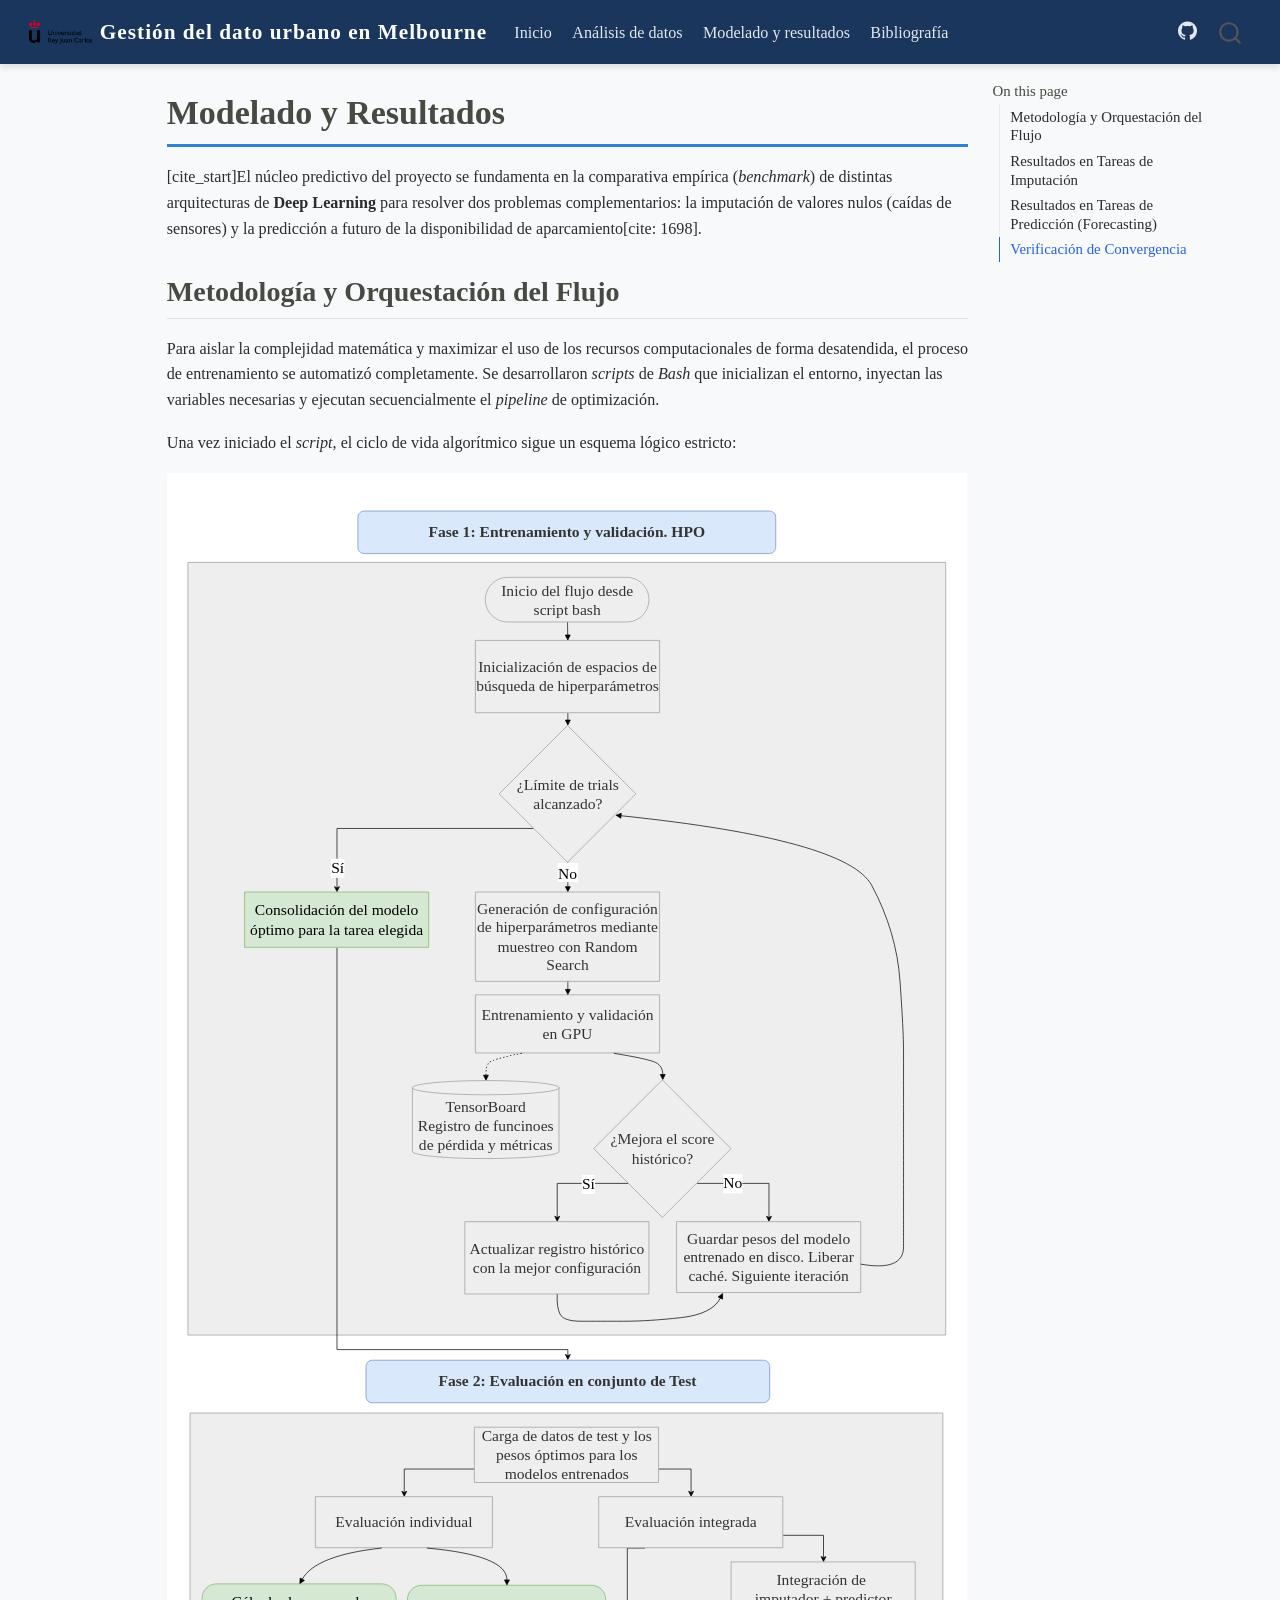
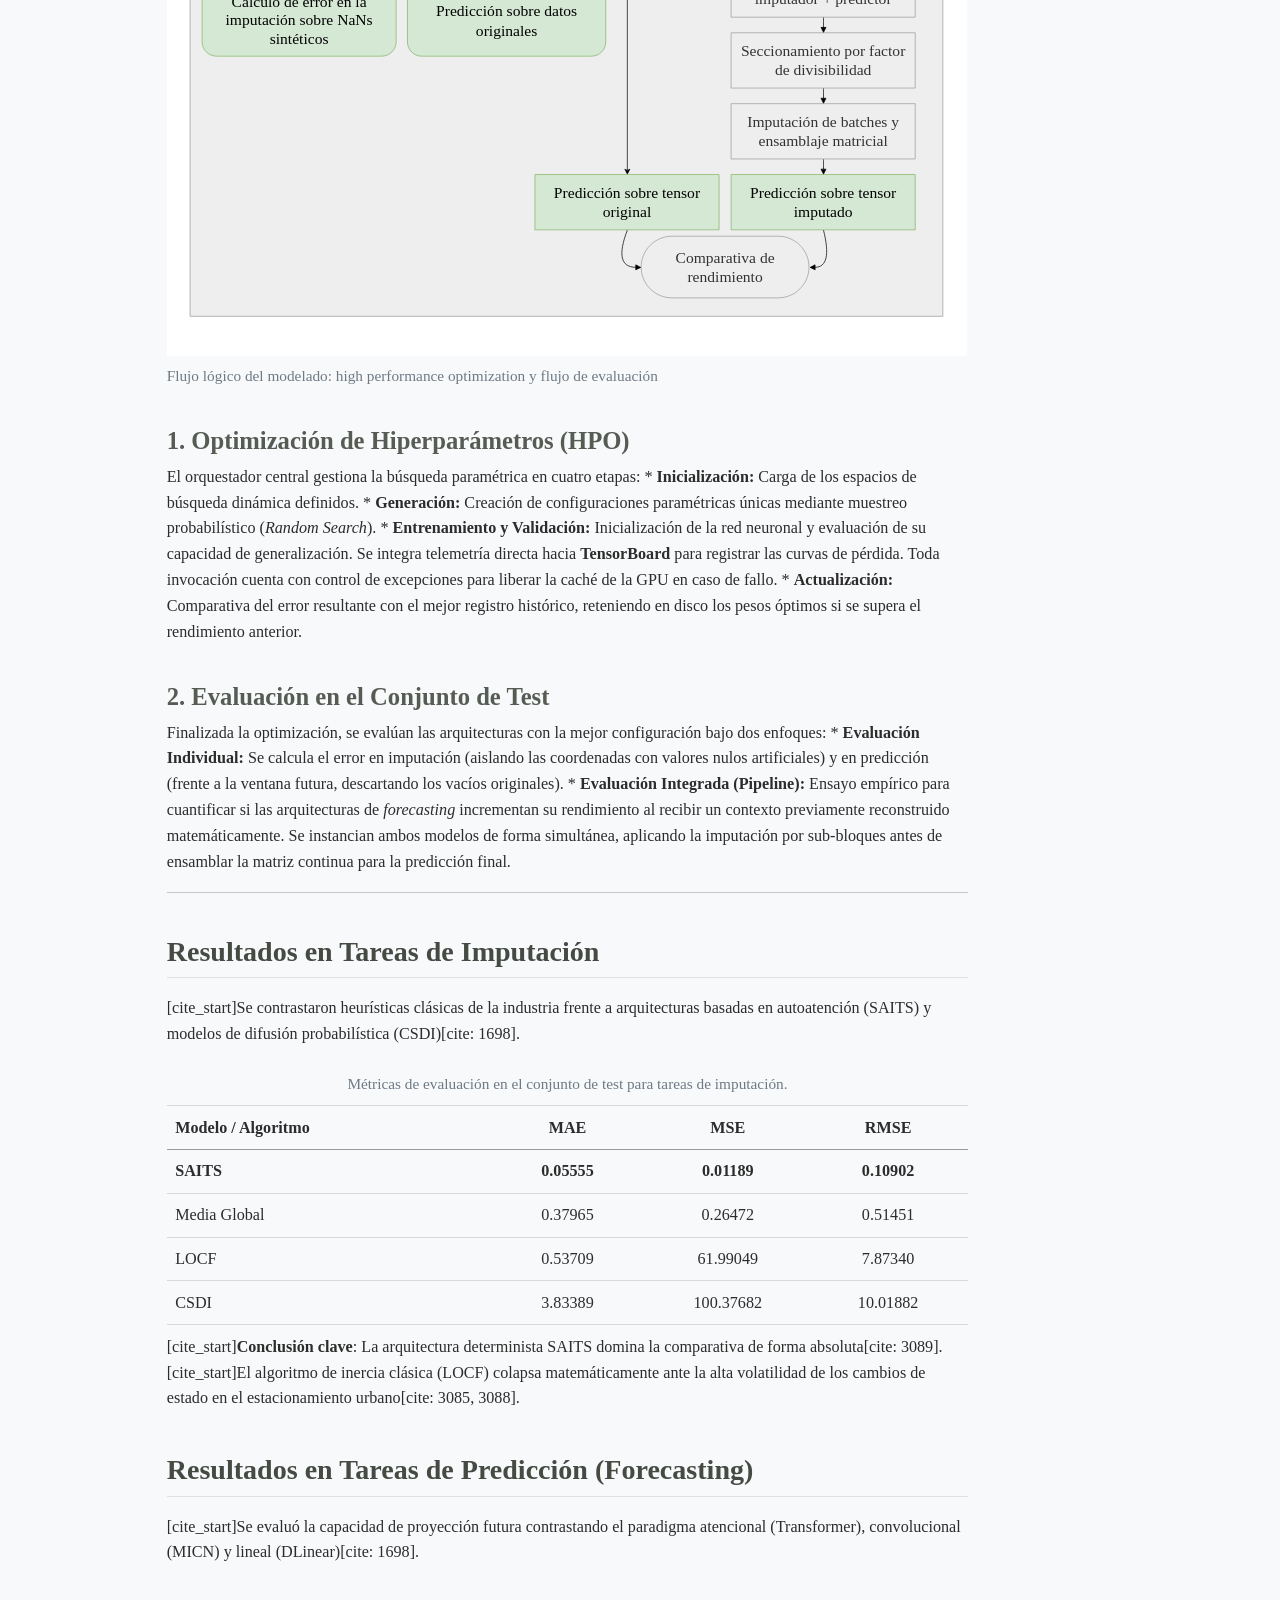
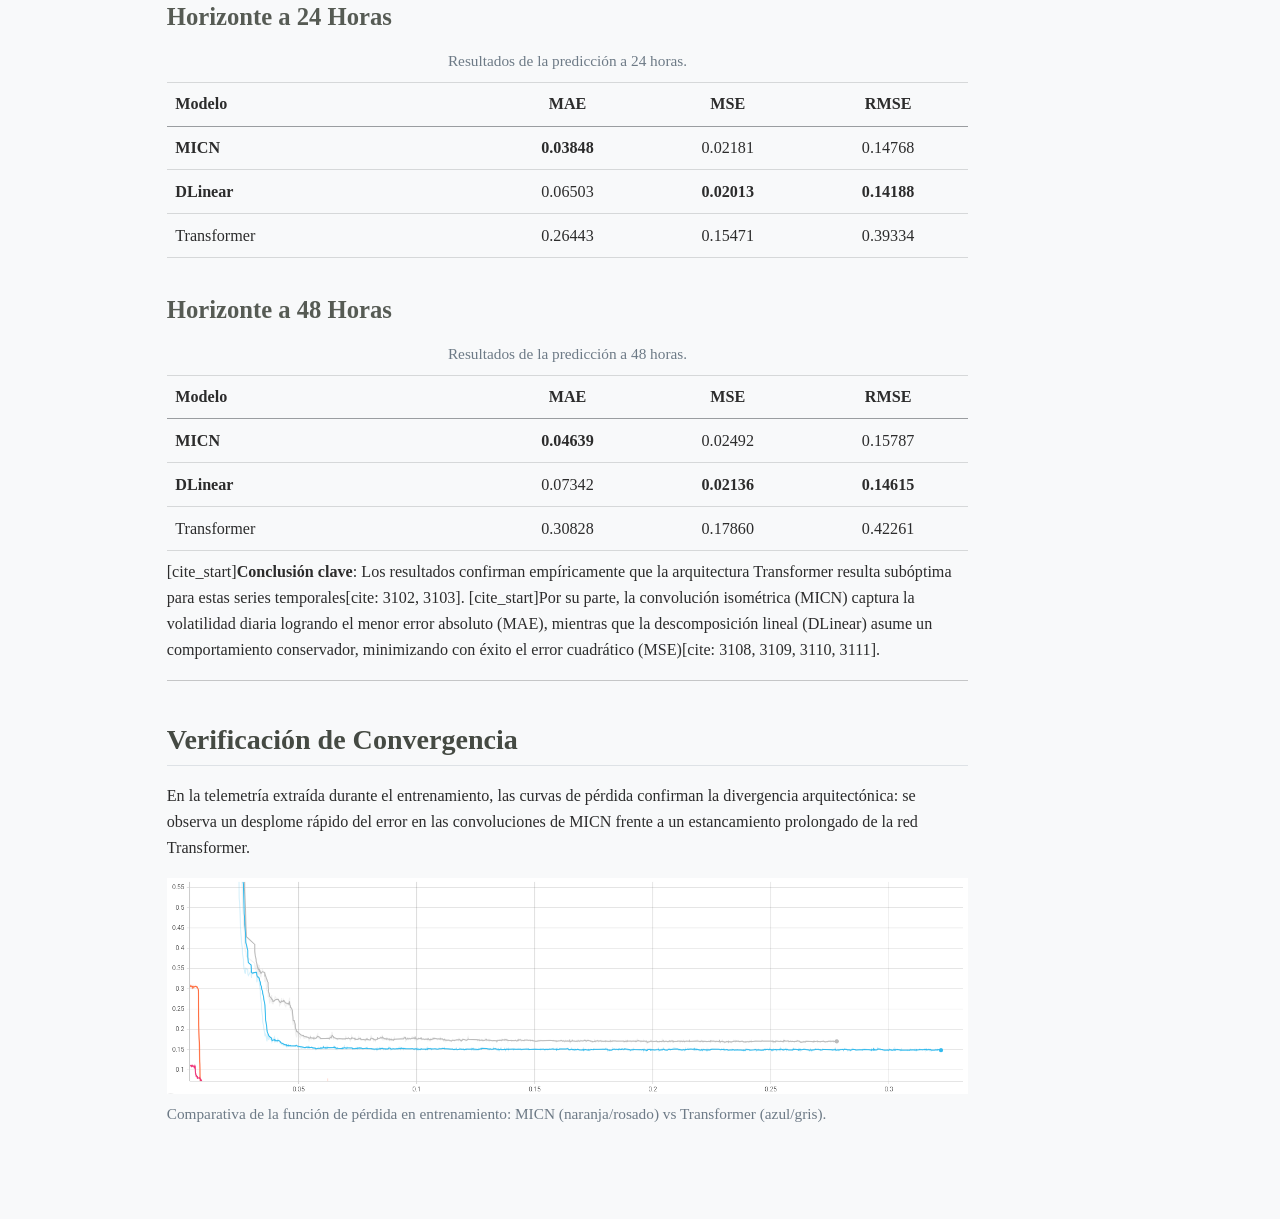
==== docs/predictions.html @ e235bc64 "[MOD] change output directory for quarto renderization" ====
<!DOCTYPE html>
<html xmlns="http://www.w3.org/1999/xhtml" lang="en" xml:lang="en"><head>

<meta charset="utf-8">
<meta name="generator" content="quarto-1.9.37">

<meta name="viewport" content="width=device-width, initial-scale=1.0, user-scalable=yes">


<title>Modelado y Resultados – Gestión del dato urbano en Melbourne</title>
<style>
/* Default styles provided by pandoc.
** See https://pandoc.org/MANUAL.html#variables-for-html for config info.
*/
code{white-space: pre-wrap;}
span.smallcaps{font-variant: small-caps;}
div.columns{display: flex; gap: min(4vw, 1.5em);}
div.column{flex: auto; overflow-x: auto;}
div.hanging-indent{margin-left: 1.5em; text-indent: -1.5em;}
ul.task-list{list-style: none;}
ul.task-list li input[type="checkbox"] {
  width: 0.8em;
  margin: 0 0.8em 0.2em -1em; /* quarto-specific, see https://github.com/quarto-dev/quarto-cli/issues/4556 */ 
  vertical-align: middle;
}
</style>


<script src="site_libs/quarto-nav/quarto-nav.js"></script>
<script src="site_libs/quarto-nav/headroom.min.js"></script>
<script src="site_libs/clipboard/clipboard.min.js"></script>
<script src="site_libs/quarto-search/autocomplete.umd.js"></script>
<script src="site_libs/quarto-search/fuse.min.js"></script>
<script src="site_libs/quarto-search/quarto-search.js"></script>
<meta name="quarto:offset" content="./">
<script src="site_libs/quarto-html/quarto.js" type="module"></script>
<script src="site_libs/quarto-html/tabsets/tabsets.js" type="module"></script>
<script src="site_libs/quarto-html/popper.min.js"></script>
<script src="site_libs/quarto-html/tippy.umd.min.js"></script>
<script src="site_libs/quarto-html/anchor.min.js"></script>
<link href="site_libs/quarto-html/tippy.css" rel="stylesheet">
<link href="site_libs/quarto-html/quarto-syntax-highlighting-7f8f88aac4f3542376d5c11b86a4c14d.css" rel="stylesheet" id="quarto-text-highlighting-styles">
<script src="site_libs/bootstrap/bootstrap.min.js"></script>
<link href="site_libs/bootstrap/bootstrap-icons.css" rel="stylesheet">
<link href="site_libs/bootstrap/bootstrap-82e504f957f1783aa8689ba9f9cbe794.min.css" rel="stylesheet" append-hash="true" id="quarto-bootstrap" data-mode="light">
<script id="quarto-search-options" type="application/json">{
  "location": "navbar",
  "copy-button": false,
  "collapse-after": 3,
  "panel-placement": "end",
  "type": "overlay",
  "limit": 50,
  "keyboard-shortcut": [
    "f",
    "/",
    "s"
  ],
  "show-item-context": false,
  "language": {
    "search-no-results-text": "No results",
    "search-matching-documents-text": "matching documents",
    "search-copy-link-title": "Copy link to search",
    "search-hide-matches-text": "Hide additional matches",
    "search-more-match-text": "more match in this document",
    "search-more-matches-text": "more matches in this document",
    "search-clear-button-title": "Clear",
    "search-text-placeholder": "",
    "search-detached-cancel-button-title": "Cancel",
    "search-submit-button-title": "Submit",
    "search-label": "Search"
  }
}</script>


<link rel="stylesheet" href="styles.css">
</head>

<body class="nav-fixed quarto-light">

<div id="quarto-search-results"></div>
  <header id="quarto-header" class="headroom fixed-top">
    <nav class="navbar navbar-expand-lg " data-bs-theme="dark">
      <div class="navbar-container container-fluid">
      <div class="navbar-brand-container mx-auto">
    <a href="./index.html" class="navbar-brand navbar-brand-logo">
    <img src="./img/logoURJC.png" alt="" class="navbar-logo light-content">
    <img src="./img/logoURJC.png" alt="" class="navbar-logo dark-content">
    </a>
    <a class="navbar-brand" href="./index.html">
    <span class="navbar-title">Gestión del dato urbano en Melbourne</span>
    </a>
  </div>
            <div id="quarto-search" class="" title="Search"></div>
          <button class="navbar-toggler" type="button" data-bs-toggle="collapse" data-bs-target="#navbarCollapse" aria-controls="navbarCollapse" role="menu" aria-expanded="false" aria-label="Toggle navigation" onclick="if (window.quartoToggleHeadroom) { window.quartoToggleHeadroom(); }">
  <span class="navbar-toggler-icon"></span>
</button>
          <div class="collapse navbar-collapse" id="navbarCollapse">
            <ul class="navbar-nav navbar-nav-scroll me-auto">
  <li class="nav-item">
    <a class="nav-link" href="./index.html"> 
<span class="menu-text">Inicio</span></a>
  </li>  
  <li class="nav-item">
    <a class="nav-link" href="./visualizations.html"> 
<span class="menu-text">Análisis de datos</span></a>
  </li>  
  <li class="nav-item">
    <a class="nav-link active" href="./predictions.html" aria-current="page"> 
<span class="menu-text">Modelado y resultados</span></a>
  </li>  
  <li class="nav-item">
    <a class="nav-link" href="./references.html"> 
<span class="menu-text">Bibliografía</span></a>
  </li>  
</ul>
            <ul class="navbar-nav navbar-nav-scroll ms-auto">
  <li class="nav-item compact">
    <a class="nav-link" href="https://github.com/PPardodatasc/PPG-TFG-URJC"> <i class="bi bi-github" role="img" aria-label="Repositorio GitHub">
</i> 
<span class="menu-text"></span></a>
  </li>  
</ul>
          </div> <!-- /navcollapse -->
            <div class="quarto-navbar-tools">
</div>
      </div> <!-- /container-fluid -->
    </nav>
</header>
<!-- content -->
<div id="quarto-content" class="quarto-container page-columns page-rows-contents page-layout-article page-navbar">
<!-- sidebar -->
<!-- margin-sidebar -->
    <div id="quarto-margin-sidebar" class="sidebar margin-sidebar">
        <nav id="TOC" role="doc-toc" class="toc-active">
    <h2 id="toc-title">On this page</h2>
   
  <ul>
  <li><a href="#metodología-y-orquestación-del-flujo" id="toc-metodología-y-orquestación-del-flujo" class="nav-link active" data-scroll-target="#metodología-y-orquestación-del-flujo">Metodología y Orquestación del Flujo</a>
  <ul class="collapse">
  <li><a href="#optimización-de-hiperparámetros-hpo" id="toc-optimización-de-hiperparámetros-hpo" class="nav-link" data-scroll-target="#optimización-de-hiperparámetros-hpo">1. Optimización de Hiperparámetros (HPO)</a></li>
  <li><a href="#evaluación-en-el-conjunto-de-test" id="toc-evaluación-en-el-conjunto-de-test" class="nav-link" data-scroll-target="#evaluación-en-el-conjunto-de-test">2. Evaluación en el Conjunto de Test</a></li>
  </ul></li>
  <li><a href="#resultados-en-tareas-de-imputación" id="toc-resultados-en-tareas-de-imputación" class="nav-link" data-scroll-target="#resultados-en-tareas-de-imputación">Resultados en Tareas de Imputación</a></li>
  <li><a href="#resultados-en-tareas-de-predicción-forecasting" id="toc-resultados-en-tareas-de-predicción-forecasting" class="nav-link" data-scroll-target="#resultados-en-tareas-de-predicción-forecasting">Resultados en Tareas de Predicción (Forecasting)</a>
  <ul class="collapse">
  <li><a href="#horizonte-a-24-horas" id="toc-horizonte-a-24-horas" class="nav-link" data-scroll-target="#horizonte-a-24-horas">Horizonte a 24 Horas</a></li>
  <li><a href="#horizonte-a-48-horas" id="toc-horizonte-a-48-horas" class="nav-link" data-scroll-target="#horizonte-a-48-horas">Horizonte a 48 Horas</a></li>
  </ul></li>
  <li><a href="#verificación-de-convergencia" id="toc-verificación-de-convergencia" class="nav-link" data-scroll-target="#verificación-de-convergencia">Verificación de Convergencia</a></li>
  </ul>
</nav>
    </div>
<!-- main -->
<main class="content" id="quarto-document-content">

<header id="title-block-header" class="quarto-title-block default">
<div class="quarto-title">
<h1 class="title">Modelado y Resultados</h1>
</div>



<div class="quarto-title-meta">

    
  
    
  </div>
  


</header>


<p>[cite_start]El núcleo predictivo del proyecto se fundamenta en la comparativa empírica (<em>benchmark</em>) de distintas arquitecturas de <strong>Deep Learning</strong> para resolver dos problemas complementarios: la imputación de valores nulos (caídas de sensores) y la predicción a futuro de la disponibilidad de aparcamiento[cite: 1698].</p>
<section id="metodología-y-orquestación-del-flujo" class="level2">
<h2 class="anchored" data-anchor-id="metodología-y-orquestación-del-flujo">Metodología y Orquestación del Flujo</h2>
<p>Para aislar la complejidad matemática y maximizar el uso de los recursos computacionales de forma desatendida, el proceso de entrenamiento se automatizó completamente. Se desarrollaron <em>scripts</em> de <em>Bash</em> que inicializan el entorno, inyectan las variables necesarias y ejecutan secuencialmente el <em>pipeline</em> de optimización.</p>
<p>Una vez iniciado el <em>script</em>, el ciclo de vida algorítmico sigue un esquema lógico estricto:</p>
<div class="quarto-figure quarto-figure-center">
<figure class="figure">
<p><img src="img/[implem]flujo_entrenamiento_eval.svg" class="img-fluid figure-img"></p>
<figcaption>Flujo lógico del modelado: high performance optimization y flujo de evaluación</figcaption>
</figure>
</div>
<section id="optimización-de-hiperparámetros-hpo" class="level3">
<h3 class="anchored" data-anchor-id="optimización-de-hiperparámetros-hpo">1. Optimización de Hiperparámetros (HPO)</h3>
<p>El orquestador central gestiona la búsqueda paramétrica en cuatro etapas: * <strong>Inicialización:</strong> Carga de los espacios de búsqueda dinámica definidos. * <strong>Generación:</strong> Creación de configuraciones paramétricas únicas mediante muestreo probabilístico (<em>Random Search</em>). * <strong>Entrenamiento y Validación:</strong> Inicialización de la red neuronal y evaluación de su capacidad de generalización. Se integra telemetría directa hacia <strong>TensorBoard</strong> para registrar las curvas de pérdida. Toda invocación cuenta con control de excepciones para liberar la caché de la GPU en caso de fallo. * <strong>Actualización:</strong> Comparativa del error resultante con el mejor registro histórico, reteniendo en disco los pesos óptimos si se supera el rendimiento anterior.</p>
</section>
<section id="evaluación-en-el-conjunto-de-test" class="level3">
<h3 class="anchored" data-anchor-id="evaluación-en-el-conjunto-de-test">2. Evaluación en el Conjunto de Test</h3>
<p>Finalizada la optimización, se evalúan las arquitecturas con la mejor configuración bajo dos enfoques: * <strong>Evaluación Individual:</strong> Se calcula el error en imputación (aislando las coordenadas con valores nulos artificiales) y en predicción (frente a la ventana futura, descartando los vacíos originales). * <strong>Evaluación Integrada (Pipeline):</strong> Ensayo empírico para cuantificar si las arquitecturas de <em>forecasting</em> incrementan su rendimiento al recibir un contexto previamente reconstruido matemáticamente. Se instancian ambos modelos de forma simultánea, aplicando la imputación por sub-bloques antes de ensamblar la matriz continua para la predicción final.</p>
<hr>
</section>
</section>
<section id="resultados-en-tareas-de-imputación" class="level2">
<h2 class="anchored" data-anchor-id="resultados-en-tareas-de-imputación">Resultados en Tareas de Imputación</h2>
<p>[cite_start]Se contrastaron heurísticas clásicas de la industria frente a arquitecturas basadas en autoatención (SAITS) y modelos de difusión probabilística (CSDI)[cite: 1698].</p>
<table class="caption-top table">
<caption>Métricas de evaluación en el conjunto de test para tareas de imputación.</caption>
<colgroup>
<col style="width: 40%">
<col style="width: 20%">
<col style="width: 20%">
<col style="width: 20%">
</colgroup>
<thead>
<tr class="header">
<th style="text-align: left;">Modelo / Algoritmo</th>
<th style="text-align: center;">MAE</th>
<th style="text-align: center;">MSE</th>
<th style="text-align: center;">RMSE</th>
</tr>
</thead>
<tbody>
<tr class="odd">
<td style="text-align: left;"><strong>SAITS</strong></td>
<td style="text-align: center;"><strong>0.05555</strong></td>
<td style="text-align: center;"><strong>0.01189</strong></td>
<td style="text-align: center;"><strong>0.10902</strong></td>
</tr>
<tr class="even">
<td style="text-align: left;">Media Global</td>
<td style="text-align: center;">0.37965</td>
<td style="text-align: center;">0.26472</td>
<td style="text-align: center;">0.51451</td>
</tr>
<tr class="odd">
<td style="text-align: left;">LOCF</td>
<td style="text-align: center;">0.53709</td>
<td style="text-align: center;">61.99049</td>
<td style="text-align: center;">7.87340</td>
</tr>
<tr class="even">
<td style="text-align: left;">CSDI</td>
<td style="text-align: center;">3.83389</td>
<td style="text-align: center;">100.37682</td>
<td style="text-align: center;">10.01882</td>
</tr>
</tbody>
</table>
<p>[cite_start]<strong>Conclusión clave</strong>: La arquitectura determinista SAITS domina la comparativa de forma absoluta[cite: 3089]. [cite_start]El algoritmo de inercia clásica (LOCF) colapsa matemáticamente ante la alta volatilidad de los cambios de estado en el estacionamiento urbano[cite: 3085, 3088].</p>
</section>
<section id="resultados-en-tareas-de-predicción-forecasting" class="level2">
<h2 class="anchored" data-anchor-id="resultados-en-tareas-de-predicción-forecasting">Resultados en Tareas de Predicción (Forecasting)</h2>
<p>[cite_start]Se evaluó la capacidad de proyección futura contrastando el paradigma atencional (Transformer), convolucional (MICN) y lineal (DLinear)[cite: 1698].</p>
<section id="horizonte-a-24-horas" class="level3">
<h3 class="anchored" data-anchor-id="horizonte-a-24-horas">Horizonte a 24 Horas</h3>
<table class="caption-top table">
<caption>Resultados de la predicción a 24 horas.</caption>
<colgroup>
<col style="width: 40%">
<col style="width: 20%">
<col style="width: 20%">
<col style="width: 20%">
</colgroup>
<thead>
<tr class="header">
<th style="text-align: left;">Modelo</th>
<th style="text-align: center;">MAE</th>
<th style="text-align: center;">MSE</th>
<th style="text-align: center;">RMSE</th>
</tr>
</thead>
<tbody>
<tr class="odd">
<td style="text-align: left;"><strong>MICN</strong></td>
<td style="text-align: center;"><strong>0.03848</strong></td>
<td style="text-align: center;">0.02181</td>
<td style="text-align: center;">0.14768</td>
</tr>
<tr class="even">
<td style="text-align: left;"><strong>DLinear</strong></td>
<td style="text-align: center;">0.06503</td>
<td style="text-align: center;"><strong>0.02013</strong></td>
<td style="text-align: center;"><strong>0.14188</strong></td>
</tr>
<tr class="odd">
<td style="text-align: left;">Transformer</td>
<td style="text-align: center;">0.26443</td>
<td style="text-align: center;">0.15471</td>
<td style="text-align: center;">0.39334</td>
</tr>
</tbody>
</table>
</section>
<section id="horizonte-a-48-horas" class="level3">
<h3 class="anchored" data-anchor-id="horizonte-a-48-horas">Horizonte a 48 Horas</h3>
<table class="caption-top table">
<caption>Resultados de la predicción a 48 horas.</caption>
<colgroup>
<col style="width: 40%">
<col style="width: 20%">
<col style="width: 20%">
<col style="width: 20%">
</colgroup>
<thead>
<tr class="header">
<th style="text-align: left;">Modelo</th>
<th style="text-align: center;">MAE</th>
<th style="text-align: center;">MSE</th>
<th style="text-align: center;">RMSE</th>
</tr>
</thead>
<tbody>
<tr class="odd">
<td style="text-align: left;"><strong>MICN</strong></td>
<td style="text-align: center;"><strong>0.04639</strong></td>
<td style="text-align: center;">0.02492</td>
<td style="text-align: center;">0.15787</td>
</tr>
<tr class="even">
<td style="text-align: left;"><strong>DLinear</strong></td>
<td style="text-align: center;">0.07342</td>
<td style="text-align: center;"><strong>0.02136</strong></td>
<td style="text-align: center;"><strong>0.14615</strong></td>
</tr>
<tr class="odd">
<td style="text-align: left;">Transformer</td>
<td style="text-align: center;">0.30828</td>
<td style="text-align: center;">0.17860</td>
<td style="text-align: center;">0.42261</td>
</tr>
</tbody>
</table>
<p>[cite_start]<strong>Conclusión clave</strong>: Los resultados confirman empíricamente que la arquitectura Transformer resulta subóptima para estas series temporales[cite: 3102, 3103]. [cite_start]Por su parte, la convolución isométrica (MICN) captura la volatilidad diaria logrando el menor error absoluto (MAE), mientras que la descomposición lineal (DLinear) asume un comportamiento conservador, minimizando con éxito el error cuadrático (MSE)[cite: 3108, 3109, 3110, 3111].</p>
<hr>
</section>
</section>
<section id="verificación-de-convergencia" class="level2">
<h2 class="anchored" data-anchor-id="verificación-de-convergencia">Verificación de Convergencia</h2>
<p>En la telemetría extraída durante el entrenamiento, las curvas de pérdida confirman la divergencia arquitectónica: se observa un desplome rápido del error en las convoluciones de MICN frente a un estancamiento prolongado de la red Transformer.</p>
<div class="quarto-figure quarto-figure-center">
<figure class="figure">
<p><img src="img/[exp]micn_transf_tl.png" class="img-fluid figure-img"></p>
<figcaption>Comparativa de la función de pérdida en entrenamiento: MICN (naranja/rosado) vs Transformer (azul/gris).</figcaption>
</figure>
</div>


</section>

</main> <!-- /main -->
<script id="quarto-html-after-body" type="application/javascript">
  window.document.addEventListener("DOMContentLoaded", function (event) {
    const icon = "";
    const anchorJS = new window.AnchorJS();
    anchorJS.options = {
      placement: 'right',
      icon: icon
    };
    anchorJS.add('.anchored');
    const isCodeAnnotation = (el) => {
      for (const clz of el.classList) {
        if (clz.startsWith('code-annotation-')) {                     
          return true;
        }
      }
      return false;
    }
    const onCopySuccess = function(e) {
      // button target
      const button = e.trigger;
      // don't keep focus
      button.blur();
      // flash "checked"
      button.classList.add('code-copy-button-checked');
      var currentTitle = button.getAttribute("title");
      button.setAttribute("title", "Copied!");
      let tooltip;
      if (window.bootstrap) {
        button.setAttribute("data-bs-toggle", "tooltip");
        button.setAttribute("data-bs-placement", "left");
        button.setAttribute("data-bs-title", "Copied!");
        tooltip = new bootstrap.Tooltip(button, 
          { trigger: "manual", 
            customClass: "code-copy-button-tooltip",
            offset: [0, -8]});
        tooltip.show();    
      }
      setTimeout(function() {
        if (tooltip) {
          tooltip.hide();
          button.removeAttribute("data-bs-title");
          button.removeAttribute("data-bs-toggle");
          button.removeAttribute("data-bs-placement");
        }
        button.setAttribute("title", currentTitle);
        button.classList.remove('code-copy-button-checked');
      }, 1000);
      // clear code selection
      e.clearSelection();
    }
    const getTextToCopy = function(trigger) {
      const outerScaffold = trigger.parentElement.cloneNode(true);
      const codeEl = outerScaffold.querySelector('code');
      for (const childEl of codeEl.children) {
        if (isCodeAnnotation(childEl)) {
          childEl.remove();
        }
      }
      return codeEl.innerText;
    }
    const clipboard = new window.ClipboardJS('.code-copy-button:not([data-in-quarto-modal])', {
      text: getTextToCopy
    });
    clipboard.on('success', onCopySuccess);
    if (window.document.getElementById('quarto-embedded-source-code-modal')) {
      const clipboardModal = new window.ClipboardJS('.code-copy-button[data-in-quarto-modal]', {
        text: getTextToCopy,
        container: window.document.getElementById('quarto-embedded-source-code-modal')
      });
      clipboardModal.on('success', onCopySuccess);
    }
      var localhostRegex = new RegExp(/^(?:http|https):\/\/localhost\:?[0-9]*\//);
      var mailtoRegex = new RegExp(/^mailto:/);
        var filterRegex = new RegExp('/' + window.location.host + '/');
      var isInternal = (href) => {
          return filterRegex.test(href) || localhostRegex.test(href) || mailtoRegex.test(href);
      }
      // Inspect non-navigation links and adorn them if external
     var links = window.document.querySelectorAll('a[href]:not(.nav-link):not(.navbar-brand):not(.toc-action):not(.sidebar-link):not(.sidebar-item-toggle):not(.pagination-link):not(.no-external):not([aria-hidden]):not(.dropdown-item):not(.quarto-navigation-tool):not(.about-link)');
      for (var i=0; i<links.length; i++) {
        const link = links[i];
        if (!isInternal(link.href)) {
          // undo the damage that might have been done by quarto-nav.js in the case of
          // links that we want to consider external
          if (link.dataset.originalHref !== undefined) {
            link.href = link.dataset.originalHref;
          }
        }
      }
    function tippyHover(el, contentFn, onTriggerFn, onUntriggerFn) {
      const config = {
        allowHTML: true,
        maxWidth: 500,
        delay: 100,
        arrow: false,
        appendTo: function(el) {
            return el.parentElement;
        },
        interactive: true,
        interactiveBorder: 10,
        theme: 'quarto',
        placement: 'bottom-start',
      };
      if (contentFn) {
        config.content = contentFn;
      }
      if (onTriggerFn) {
        config.onTrigger = onTriggerFn;
      }
      if (onUntriggerFn) {
        config.onUntrigger = onUntriggerFn;
      }
      window.tippy(el, config); 
    }
    const noterefs = window.document.querySelectorAll('a[role="doc-noteref"]');
    for (var i=0; i<noterefs.length; i++) {
      const ref = noterefs[i];
      tippyHover(ref, function() {
        // use id or data attribute instead here
        let href = ref.getAttribute('data-footnote-href') || ref.getAttribute('href');
        try { href = new URL(href).hash; } catch {}
        const id = href.replace(/^#\/?/, "");
        const note = window.document.getElementById(id);
        if (note) {
          return note.innerHTML;
        } else {
          return "";
        }
      });
    }
    const xrefs = window.document.querySelectorAll('a.quarto-xref');
    const processXRef = (id, note) => {
      // Strip column container classes
      const stripColumnClz = (el) => {
        el.classList.remove("page-full", "page-columns");
        if (el.children) {
          for (const child of el.children) {
            stripColumnClz(child);
          }
        }
      }
      stripColumnClz(note)
      if (id === null || id.startsWith('sec-')) {
        // Special case sections, only their first couple elements
        const container = document.createElement("div");
        if (note.children && note.children.length > 2) {
          container.appendChild(note.children[0].cloneNode(true));
          for (let i = 1; i < note.children.length; i++) {
            const child = note.children[i];
            if (child.tagName === "P" && child.innerText === "") {
              continue;
            } else {
              container.appendChild(child.cloneNode(true));
              break;
            }
          }
          if (window.Quarto?.typesetMath) {
            window.Quarto.typesetMath(container);
          }
          return container.innerHTML
        } else {
          if (window.Quarto?.typesetMath) {
            window.Quarto.typesetMath(note);
          }
          return note.innerHTML;
        }
      } else {
        // Remove any anchor links if they are present
        const anchorLink = note.querySelector('a.anchorjs-link');
        if (anchorLink) {
          anchorLink.remove();
        }
        if (window.Quarto?.typesetMath) {
          window.Quarto.typesetMath(note);
        }
        if (note.classList.contains("callout")) {
          return note.outerHTML;
        } else {
          return note.innerHTML;
        }
      }
    }
    for (var i=0; i<xrefs.length; i++) {
      const xref = xrefs[i];
      tippyHover(xref, undefined, function(instance) {
        instance.disable();
        let url = xref.getAttribute('href');
        let hash = undefined; 
        if (url.startsWith('#')) {
          hash = url;
        } else {
          try { hash = new URL(url).hash; } catch {}
        }
        if (hash) {
          const id = hash.replace(/^#\/?/, "");
          const note = window.document.getElementById(id);
          if (note !== null) {
            try {
              const html = processXRef(id, note.cloneNode(true));
              instance.setContent(html);
            } finally {
              instance.enable();
              instance.show();
            }
          } else {
            // See if we can fetch this
            fetch(url.split('#')[0])
            .then(res => res.text())
            .then(html => {
              const parser = new DOMParser();
              const htmlDoc = parser.parseFromString(html, "text/html");
              const note = htmlDoc.getElementById(id);
              if (note !== null) {
                const html = processXRef(id, note);
                instance.setContent(html);
              } 
            }).finally(() => {
              instance.enable();
              instance.show();
            });
          }
        } else {
          // See if we can fetch a full url (with no hash to target)
          // This is a special case and we should probably do some content thinning / targeting
          fetch(url)
          .then(res => res.text())
          .then(html => {
            const parser = new DOMParser();
            const htmlDoc = parser.parseFromString(html, "text/html");
            const note = htmlDoc.querySelector('main.content');
            if (note !== null) {
              // This should only happen for chapter cross references
              // (since there is no id in the URL)
              // remove the first header
              if (note.children.length > 0 && note.children[0].tagName === "HEADER") {
                note.children[0].remove();
              }
              const html = processXRef(null, note);
              instance.setContent(html);
            } 
          }).finally(() => {
            instance.enable();
            instance.show();
          });
        }
      }, function(instance) {
      });
    }
        let selectedAnnoteEl;
        const selectorForAnnotation = ( cell, annotation) => {
          let cellAttr = 'data-code-cell="' + cell + '"';
          let lineAttr = 'data-code-annotation="' +  annotation + '"';
          const selector = 'span[' + cellAttr + '][' + lineAttr + ']';
          return selector;
        }
        const selectCodeLines = (annoteEl) => {
          const doc = window.document;
          const targetCell = annoteEl.getAttribute("data-target-cell");
          const targetAnnotation = annoteEl.getAttribute("data-target-annotation");
          const annoteSpan = window.document.querySelector(selectorForAnnotation(targetCell, targetAnnotation));
          const lines = annoteSpan.getAttribute("data-code-lines").split(",");
          const lineIds = lines.map((line) => {
            return targetCell + "-" + line;
          })
          let top = null;
          let height = null;
          let parent = null;
          if (lineIds.length > 0) {
              //compute the position of the single el (top and bottom and make a div)
              const el = window.document.getElementById(lineIds[0]);
              top = el.offsetTop;
              height = el.offsetHeight;
              parent = el.parentElement.parentElement;
            if (lineIds.length > 1) {
              const lastEl = window.document.getElementById(lineIds[lineIds.length - 1]);
              const bottom = lastEl.offsetTop + lastEl.offsetHeight;
              height = bottom - top;
            }
            if (top !== null && height !== null && parent !== null) {
              // cook up a div (if necessary) and position it 
              let div = window.document.getElementById("code-annotation-line-highlight");
              if (div === null) {
                div = window.document.createElement("div");
                div.setAttribute("id", "code-annotation-line-highlight");
                div.style.position = 'absolute';
                parent.appendChild(div);
              }
              div.style.top = top - 2 + "px";
              div.style.height = height + 4 + "px";
              div.style.left = 0;
              let gutterDiv = window.document.getElementById("code-annotation-line-highlight-gutter");
              if (gutterDiv === null) {
                gutterDiv = window.document.createElement("div");
                gutterDiv.setAttribute("id", "code-annotation-line-highlight-gutter");
                gutterDiv.style.position = 'absolute';
                const codeCell = window.document.getElementById(targetCell);
                const gutter = codeCell.querySelector('.code-annotation-gutter');
                gutter.appendChild(gutterDiv);
              }
              gutterDiv.style.top = top - 2 + "px";
              gutterDiv.style.height = height + 4 + "px";
            }
            selectedAnnoteEl = annoteEl;
          }
        };
        const unselectCodeLines = () => {
          const elementsIds = ["code-annotation-line-highlight", "code-annotation-line-highlight-gutter"];
          elementsIds.forEach((elId) => {
            const div = window.document.getElementById(elId);
            if (div) {
              div.remove();
            }
          });
          selectedAnnoteEl = undefined;
        };
          // Handle positioning of the toggle
      window.addEventListener(
        "resize",
        throttle(() => {
          elRect = undefined;
          if (selectedAnnoteEl) {
            selectCodeLines(selectedAnnoteEl);
          }
        }, 10)
      );
      function throttle(fn, ms) {
      let throttle = false;
      let timer;
        return (...args) => {
          if(!throttle) { // first call gets through
              fn.apply(this, args);
              throttle = true;
          } else { // all the others get throttled
              if(timer) clearTimeout(timer); // cancel #2
              timer = setTimeout(() => {
                fn.apply(this, args);
                timer = throttle = false;
              }, ms);
          }
        };
      }
        // Attach click handler to the DT
        const annoteDls = window.document.querySelectorAll('dt[data-target-cell]');
        for (const annoteDlNode of annoteDls) {
          annoteDlNode.addEventListener('click', (event) => {
            const clickedEl = event.target;
            if (clickedEl !== selectedAnnoteEl) {
              unselectCodeLines();
              const activeEl = window.document.querySelector('dt[data-target-cell].code-annotation-active');
              if (activeEl) {
                activeEl.classList.remove('code-annotation-active');
              }
              selectCodeLines(clickedEl);
              clickedEl.classList.add('code-annotation-active');
            } else {
              // Unselect the line
              unselectCodeLines();
              clickedEl.classList.remove('code-annotation-active');
            }
          });
        }
    const findCites = (el) => {
      const parentEl = el.parentElement;
      if (parentEl) {
        const cites = parentEl.dataset.cites;
        if (cites) {
          return {
            el,
            cites: cites.split(' ')
          };
        } else {
          return findCites(el.parentElement)
        }
      } else {
        return undefined;
      }
    };
    var bibliorefs = window.document.querySelectorAll('a[role="doc-biblioref"]');
    for (var i=0; i<bibliorefs.length; i++) {
      const ref = bibliorefs[i];
      const citeInfo = findCites(ref);
      if (citeInfo) {
        tippyHover(citeInfo.el, function() {
          var popup = window.document.createElement('div');
          citeInfo.cites.forEach(function(cite) {
            var citeDiv = window.document.createElement('div');
            citeDiv.classList.add('hanging-indent');
            citeDiv.classList.add('csl-entry');
            var biblioDiv = window.document.getElementById('ref-' + cite);
            if (biblioDiv) {
              citeDiv.innerHTML = biblioDiv.innerHTML;
            }
            popup.appendChild(citeDiv);
          });
          return popup.innerHTML;
        });
      }
    }
  });
  </script>
</div> <!-- /content -->




</body></html>
---- docs/site_libs/quarto-html/tippy.css ----
.tippy-box[data-animation=fade][data-state=hidden]{opacity:0}[data-tippy-root]{max-width:calc(100vw - 10px)}.tippy-box{position:relative;background-color:#333;color:#fff;border-radius:4px;font-size:14px;line-height:1.4;white-space:normal;outline:0;transition-property:transform,visibility,opacity}.tippy-box[data-placement^=top]>.tippy-arrow{bottom:0}.tippy-box[data-placement^=top]>.tippy-arrow:before{bottom:-7px;left:0;border-width:8px 8px 0;border-top-color:initial;transform-origin:center top}.tippy-box[data-placement^=bottom]>.tippy-arrow{top:0}.tippy-box[data-placement^=bottom]>.tippy-arrow:before{top:-7px;left:0;border-width:0 8px 8px;border-bottom-color:initial;transform-origin:center bottom}.tippy-box[data-placement^=left]>.tippy-arrow{right:0}.tippy-box[data-placement^=left]>.tippy-arrow:before{border-width:8px 0 8px 8px;border-left-color:initial;right:-7px;transform-origin:center left}.tippy-box[data-placement^=right]>.tippy-arrow{left:0}.tippy-box[data-placement^=right]>.tippy-arrow:before{left:-7px;border-width:8px 8px 8px 0;border-right-color:initial;transform-origin:center right}.tippy-box[data-inertia][data-state=visible]{transition-timing-function:cubic-bezier(.54,1.5,.38,1.11)}.tippy-arrow{width:16px;height:16px;color:#333}.tippy-arrow:before{content:"";position:absolute;border-color:transparent;border-style:solid}.tippy-content{position:relative;padding:5px 9px;z-index:1}
---- docs/site_libs/quarto-html/quarto-syntax-highlighting-7f8f88aac4f3542376d5c11b86a4c14d.css ----
/* quarto syntax highlight colors */
:root {
  --quarto-hl-ot-color: #003B4F;
  --quarto-hl-at-color: #657422;
  --quarto-hl-ss-color: #20794D;
  --quarto-hl-an-color: #5E5E5E;
  --quarto-hl-fu-color: #4758AB;
  --quarto-hl-st-color: #20794D;
  --quarto-hl-cf-color: #003B4F;
  --quarto-hl-op-color: #5E5E5E;
  --quarto-hl-er-color: #AD0000;
  --quarto-hl-bn-color: #AD0000;
  --quarto-hl-al-color: #AD0000;
  --quarto-hl-va-color: #111111;
  --quarto-hl-bu-color: inherit;
  --quarto-hl-ex-color: inherit;
  --quarto-hl-pp-color: #AD0000;
  --quarto-hl-in-color: #5E5E5E;
  --quarto-hl-vs-color: #20794D;
  --quarto-hl-wa-color: #5E5E5E;
  --quarto-hl-do-color: #5E5E5E;
  --quarto-hl-im-color: #00769E;
  --quarto-hl-ch-color: #20794D;
  --quarto-hl-dt-color: #AD0000;
  --quarto-hl-fl-color: #AD0000;
  --quarto-hl-co-color: #5E5E5E;
  --quarto-hl-cv-color: #5E5E5E;
  --quarto-hl-cn-color: #8f5902;
  --quarto-hl-sc-color: #5E5E5E;
  --quarto-hl-dv-color: #AD0000;
  --quarto-hl-kw-color: #003B4F;
}

/* other quarto variables */
:root {
  --quarto-font-monospace: SFMono-Regular, Menlo, Monaco, Consolas, "Liberation Mono", "Courier New", monospace;
}

/* syntax highlight based on Pandoc's rules */
pre > code.sourceCode > span {
  color: #003B4F;
}

code.sourceCode > span {
  color: #003B4F;
}

div.sourceCode,
div.sourceCode pre.sourceCode {
  color: #003B4F;
}

/* Normal */
code span {
  color: #003B4F;
}

/* Alert */
code span.al {
  color: #AD0000;
  font-style: inherit;
}

/* Annotation */
code span.an {
  color: #5E5E5E;
  font-style: inherit;
}

/* Attribute */
code span.at {
  color: #657422;
  font-style: inherit;
}

/* BaseN */
code span.bn {
  color: #AD0000;
  font-style: inherit;
}

/* BuiltIn */
code span.bu {
  font-style: inherit;
}

/* ControlFlow */
code span.cf {
  color: #003B4F;
  font-weight: bold;
  font-style: inherit;
}

/* Char */
code span.ch {
  color: #20794D;
  font-style: inherit;
}

/* Constant */
code span.cn {
  color: #8f5902;
  font-style: inherit;
}

/* Comment */
code span.co {
  color: #5E5E5E;
  font-style: inherit;
}

/* CommentVar */
code span.cv {
  color: #5E5E5E;
  font-style: italic;
}

/* Documentation */
code span.do {
  color: #5E5E5E;
  font-style: italic;
}

/* DataType */
code span.dt {
  color: #AD0000;
  font-style: inherit;
}

/* DecVal */
code span.dv {
  color: #AD0000;
  font-style: inherit;
}

/* Error */
code span.er {
  color: #AD0000;
  font-style: inherit;
}

/* Extension */
code span.ex {
  font-style: inherit;
}

/* Float */
code span.fl {
  color: #AD0000;
  font-style: inherit;
}

/* Function */
code span.fu {
  color: #4758AB;
  font-style: inherit;
}

/* Import */
code span.im {
  color: #00769E;
  font-style: inherit;
}

/* Information */
code span.in {
  color: #5E5E5E;
  font-style: inherit;
}

/* Keyword */
code span.kw {
  color: #003B4F;
  font-weight: bold;
  font-style: inherit;
}

/* Operator */
code span.op {
  color: #5E5E5E;
  font-style: inherit;
}

/* Other */
code span.ot {
  color: #003B4F;
  font-style: inherit;
}

/* Preprocessor */
code span.pp {
  color: #AD0000;
  font-style: inherit;
}

/* SpecialChar */
code span.sc {
  color: #5E5E5E;
  font-style: inherit;
}

/* SpecialString */
code span.ss {
  color: #20794D;
  font-style: inherit;
}

/* String */
code span.st {
  color: #20794D;
  font-style: inherit;
}

/* Variable */
code span.va {
  color: #111111;
  font-style: inherit;
}

/* VerbatimString */
code span.vs {
  color: #20794D;
  font-style: inherit;
}

/* Warning */
code span.wa {
  color: #5E5E5E;
  font-style: italic;
}

.prevent-inlining {
  content: "</";
}

/*# sourceMappingURL=789ad8cd35626ba772517505b42a116e.css.map */
---- docs/styles.css ----
/*Web Style*/

/* General body styles */
body {
    font-family: 'Times New Roman', Times, serif; /* Fuente académica clásica */
    background-color: #f8f9fa;        
    color: #2c2c2c;                   
    font-size: 0.95rem; /* Tamaño de letra más pequeño */
    line-height: 1.6;
}

/* Headers */
h1, h2, h3, h4 {
    color: #454a43; /* Mantenemos tu color gris oscuro original */
    font-weight: 700;
    margin-top: 1.5em;
}

/* Specific style for main title (h1) */
h1 {
    border-bottom: 3px solid #3182ce; /* Blue underline */
    padding-bottom: 10px;
}

/* 4. Navigation bar */
.navbar {
    background-color: #1a365d !important; 
    box-shadow: 0 4px 6px rgba(0, 0, 0, 0.1);
}

/* Navbar brand styling */
.navbar-brand {
    font-weight: bold;
    letter-spacing: 1px;
    color: #ffffff;
}

/* 5. Navbar links styling (Overrides default Bootstrap colors) */
.navbar-nav .nav-link {
    color: #e2e8f0 !important; /* Gris muy claro/blanco roto */
    transition: color 0.3s ease;
}

.navbar-nav .nav-link:hover {
    color: #ffffff !important; /* Blanco puro al pasar el ratón */
}

/* Code sections */
pre, code {
    background-color: #2d3748;        /* Dark mode */
    color: #e2e8f0;                   
    border-radius: 8px;              
}

/* Links */
a {
    color: #1a365d; /* Mantenemos tu color original para enlaces */
    text-decoration: none;            /* Remove default underline */
    transition: color 0.3s ease;      /* Smooth color transition on hover */
}

/* Hover effect for links */
a:hover {
    color: #1a365d;                   
    text-decoration: underline;
}

/* Bibliography blockquotes */
blockquote {
    border-left: 4px solid #3182ce;   
    background-color: #ebf8ff;        
    padding: 15px 20px;
    border-radius: 0 8px 8px 0;
    font-style: italic;
}

/* BIBLIOGRAFÍA PROFESIONAL */
/* Aplica formato de tarjeta a cada elemento de la lista de referencias */
#refs > div {
    background-color: #ffffff;
    border-left: 4px solid #1a365d; /* Borde izquierdo azul marino */
    padding: 15px 20px;
    margin-bottom: 15px;
    border-radius: 4px;
    box-shadow: 0 2px 4px rgba(0,0,0,0.05); /* Sombra sutil */
    transition: transform 0.2s ease;
}

#refs > div:hover {
    transform: translateX(5px); /* Pequeño desplazamiento al pasar el ratón */
    border-left: 4px solid #3182ce; /* Cambia a azul claro */
}
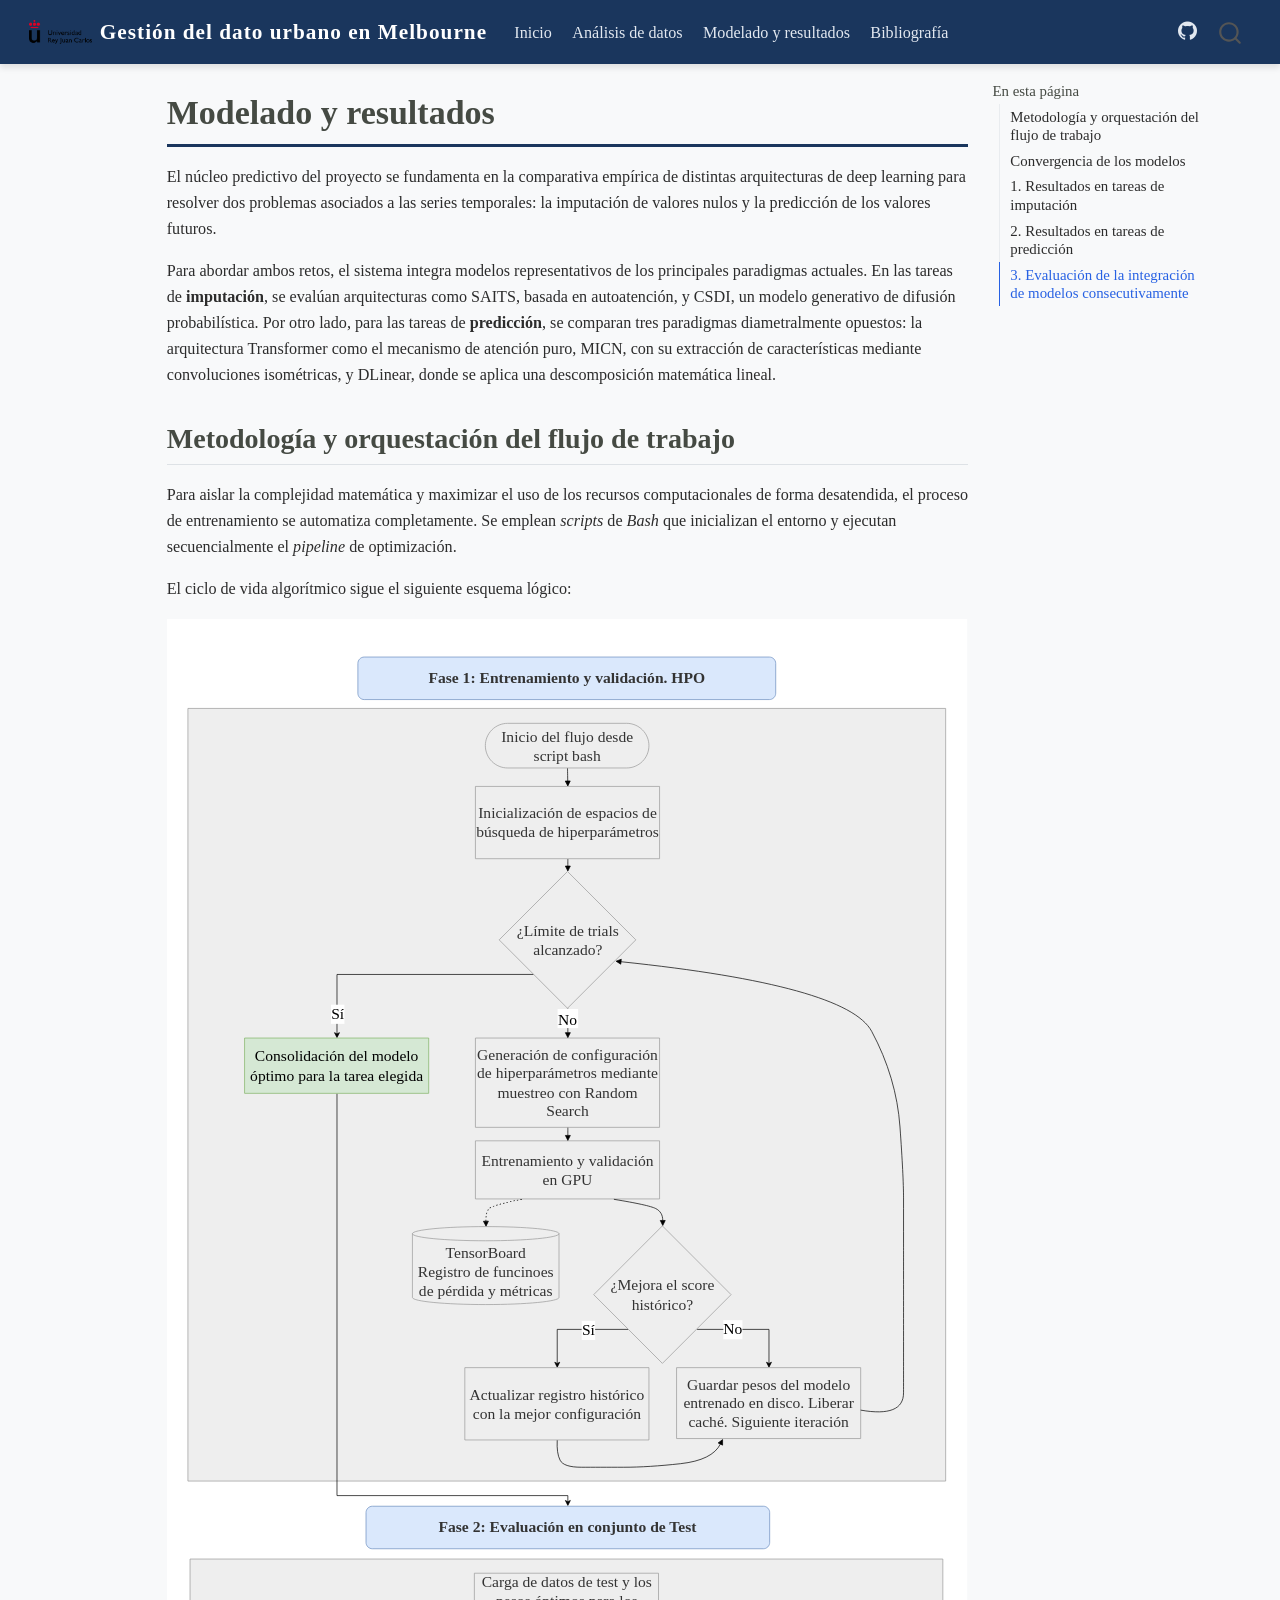
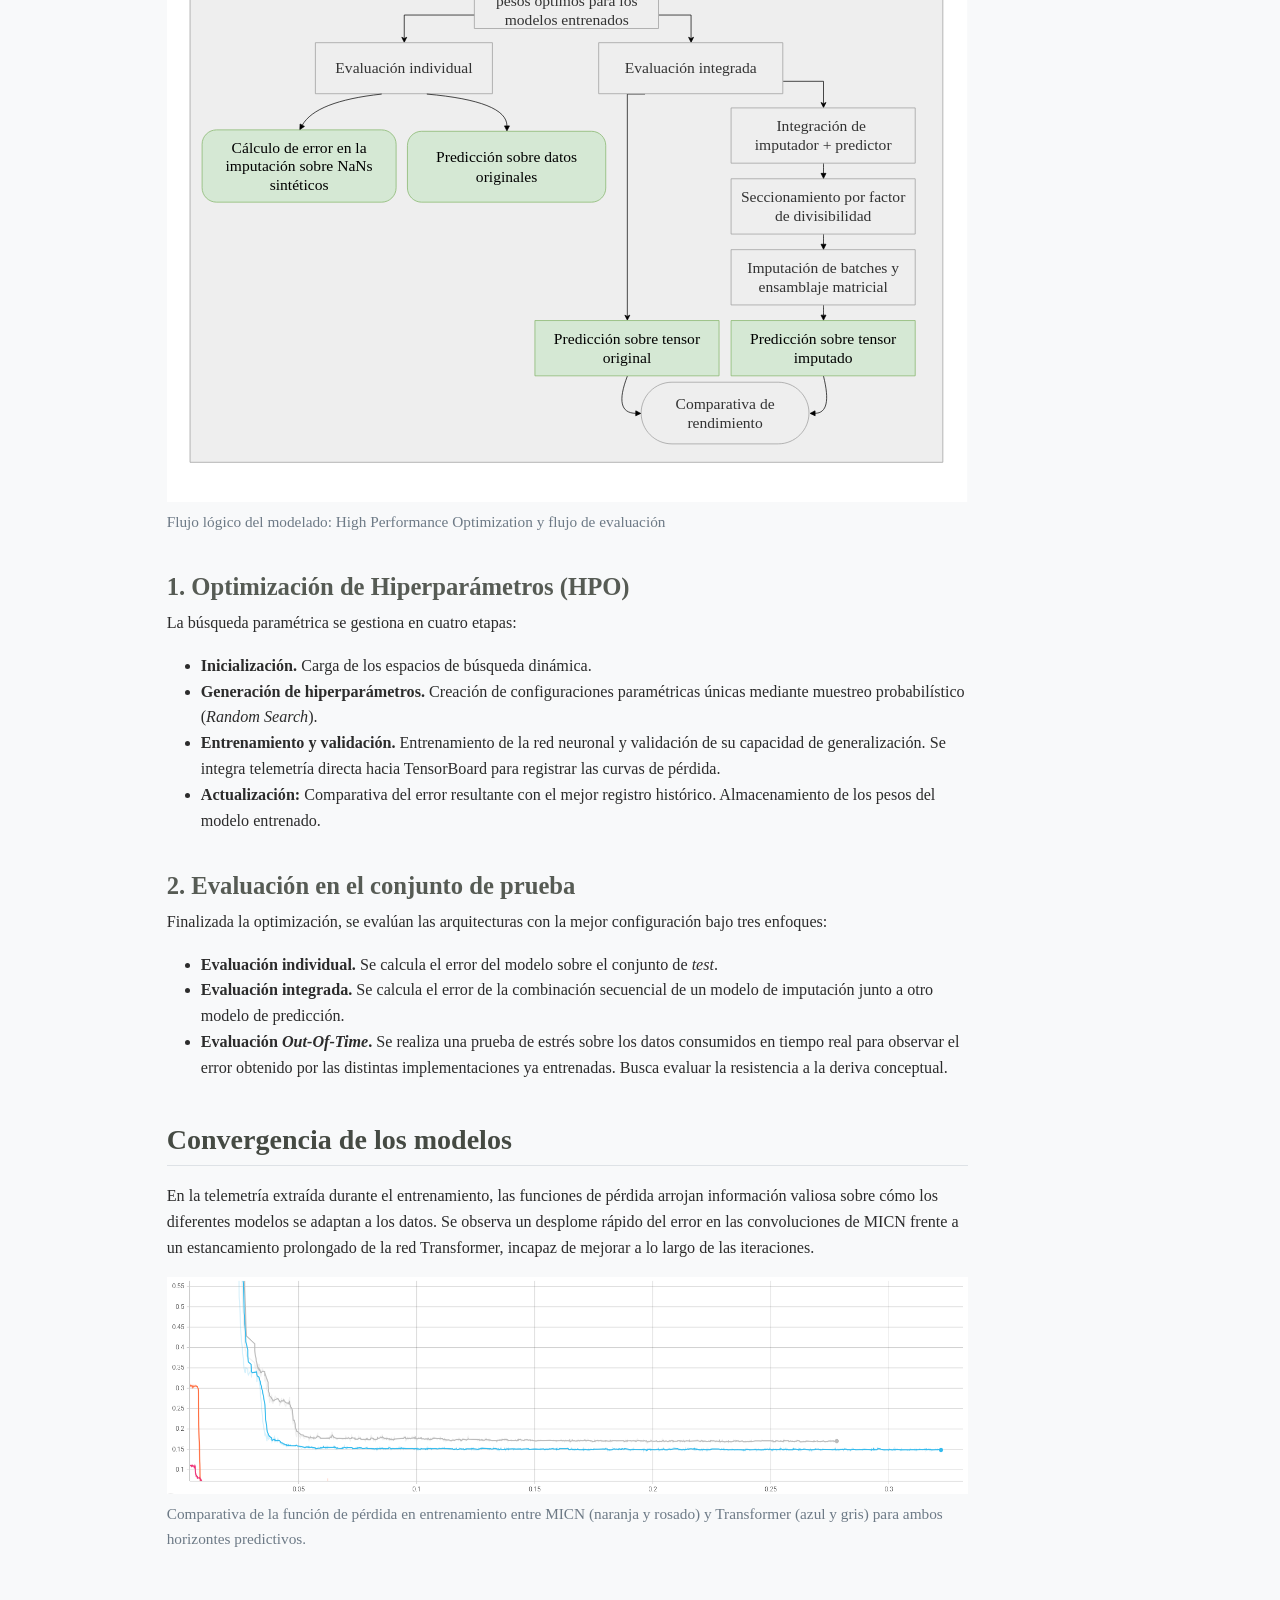
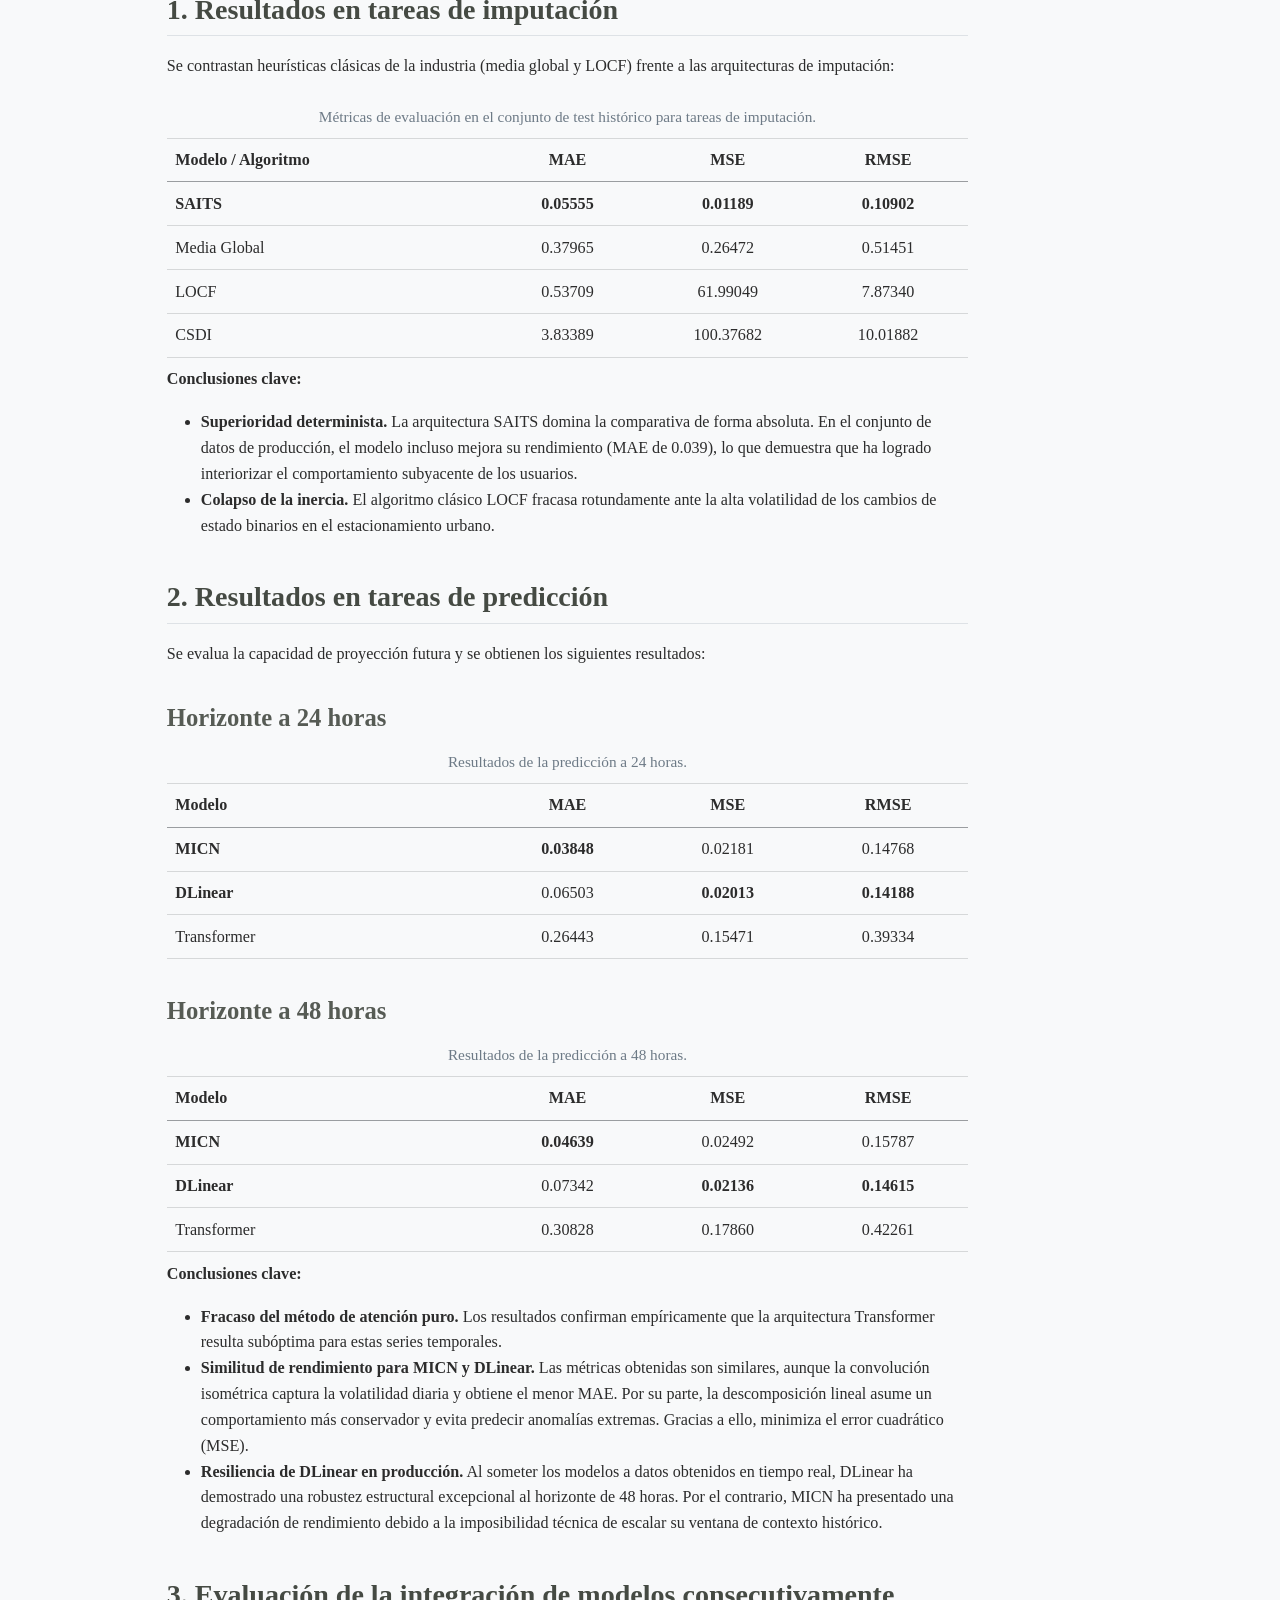
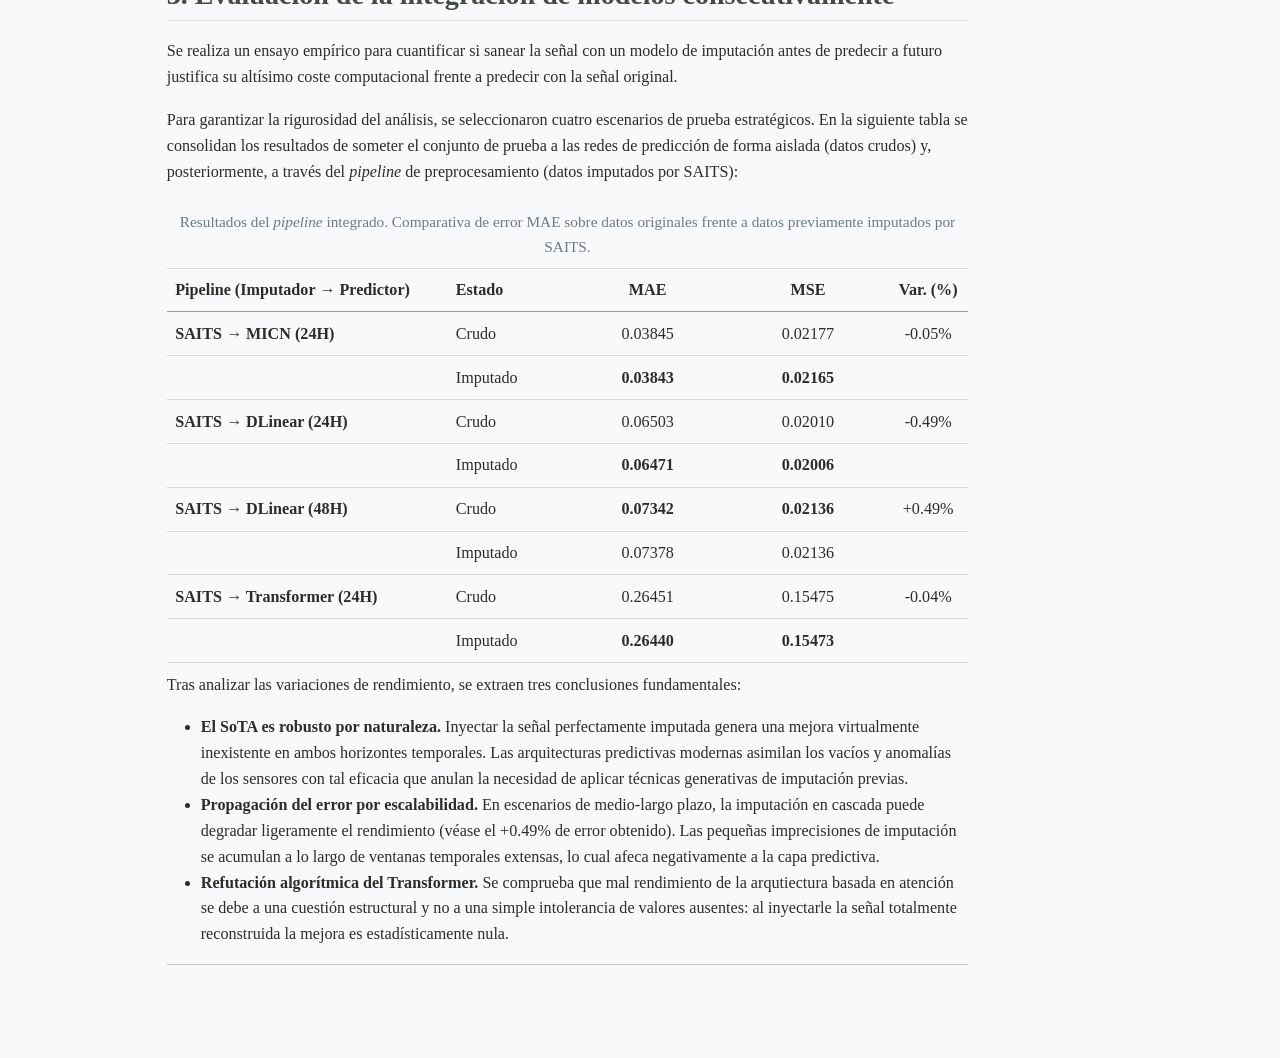
==== commit ad2b1da2: "[MOD] improve web content adn format" ====
--- a/docs/predictions.html
+++ b/docs/predictions.html
@@ -1,5 +1,5 @@
 <!DOCTYPE html>
-<html xmlns="http://www.w3.org/1999/xhtml" lang="en" xml:lang="en"><head>
+<html xmlns="http://www.w3.org/1999/xhtml" lang="es" xml:lang="es"><head>
 
 <meta charset="utf-8">
 <meta name="generator" content="quarto-1.9.37">
@@ -7,7 +7,7 @@
 <meta name="viewport" content="width=device-width, initial-scale=1.0, user-scalable=yes">
 
 
-<title>Modelado y Resultados – Gestión del dato urbano en Melbourne</title>
+<title>Modelado y resultados – Gestión del dato urbano en Melbourne</title>
 <style>
 /* Default styles provided by pandoc.
 ** See https://pandoc.org/MANUAL.html#variables-for-html for config info.
@@ -57,17 +57,17 @@
   ],
   "show-item-context": false,
   "language": {
-    "search-no-results-text": "No results",
-    "search-matching-documents-text": "matching documents",
-    "search-copy-link-title": "Copy link to search",
-    "search-hide-matches-text": "Hide additional matches",
-    "search-more-match-text": "more match in this document",
-    "search-more-matches-text": "more matches in this document",
-    "search-clear-button-title": "Clear",
+    "search-no-results-text": "No se han encontrado resultados",
+    "search-matching-documents-text": "documentos encontrados",
+    "search-copy-link-title": "Copiar el enlace en la búsqueda",
+    "search-hide-matches-text": "Ocultar resultados adicionales",
+    "search-more-match-text": "resultado adicional en este documento",
+    "search-more-matches-text": "resultados adicionales en este documento",
+    "search-clear-button-title": "Borrar",
     "search-text-placeholder": "",
-    "search-detached-cancel-button-title": "Cancel",
-    "search-submit-button-title": "Submit",
-    "search-label": "Search"
+    "search-detached-cancel-button-title": "Cancelar",
+    "search-submit-button-title": "Enviar",
+    "search-label": "Buscar"
   }
 }</script>
 
@@ -90,8 +90,8 @@
     <span class="navbar-title">Gestión del dato urbano en Melbourne</span>
     </a>
   </div>
-            <div id="quarto-search" class="" title="Search"></div>
-          <button class="navbar-toggler" type="button" data-bs-toggle="collapse" data-bs-target="#navbarCollapse" aria-controls="navbarCollapse" role="menu" aria-expanded="false" aria-label="Toggle navigation" onclick="if (window.quartoToggleHeadroom) { window.quartoToggleHeadroom(); }">
+            <div id="quarto-search" class="" title="Buscar"></div>
+          <button class="navbar-toggler" type="button" data-bs-toggle="collapse" data-bs-target="#navbarCollapse" aria-controls="navbarCollapse" role="menu" aria-expanded="false" aria-label="Navegación de palanca" onclick="if (window.quartoToggleHeadroom) { window.quartoToggleHeadroom(); }">
   <span class="navbar-toggler-icon"></span>
 </button>
           <div class="collapse navbar-collapse" id="navbarCollapse">
@@ -132,21 +132,22 @@
 <!-- margin-sidebar -->
     <div id="quarto-margin-sidebar" class="sidebar margin-sidebar">
         <nav id="TOC" role="doc-toc" class="toc-active">
-    <h2 id="toc-title">On this page</h2>
+    <h2 id="toc-title">En esta página</h2>
    
   <ul>
-  <li><a href="#metodología-y-orquestación-del-flujo" id="toc-metodología-y-orquestación-del-flujo" class="nav-link active" data-scroll-target="#metodología-y-orquestación-del-flujo">Metodología y Orquestación del Flujo</a>
+  <li><a href="#metodología-y-orquestación-del-flujo-de-trabajo" id="toc-metodología-y-orquestación-del-flujo-de-trabajo" class="nav-link active" data-scroll-target="#metodología-y-orquestación-del-flujo-de-trabajo">Metodología y orquestación del flujo de trabajo</a>
   <ul class="collapse">
   <li><a href="#optimización-de-hiperparámetros-hpo" id="toc-optimización-de-hiperparámetros-hpo" class="nav-link" data-scroll-target="#optimización-de-hiperparámetros-hpo">1. Optimización de Hiperparámetros (HPO)</a></li>
-  <li><a href="#evaluación-en-el-conjunto-de-test" id="toc-evaluación-en-el-conjunto-de-test" class="nav-link" data-scroll-target="#evaluación-en-el-conjunto-de-test">2. Evaluación en el Conjunto de Test</a></li>
+  <li><a href="#evaluación-en-el-conjunto-de-prueba" id="toc-evaluación-en-el-conjunto-de-prueba" class="nav-link" data-scroll-target="#evaluación-en-el-conjunto-de-prueba">2. Evaluación en el conjunto de prueba</a></li>
   </ul></li>
-  <li><a href="#resultados-en-tareas-de-imputación" id="toc-resultados-en-tareas-de-imputación" class="nav-link" data-scroll-target="#resultados-en-tareas-de-imputación">Resultados en Tareas de Imputación</a></li>
-  <li><a href="#resultados-en-tareas-de-predicción-forecasting" id="toc-resultados-en-tareas-de-predicción-forecasting" class="nav-link" data-scroll-target="#resultados-en-tareas-de-predicción-forecasting">Resultados en Tareas de Predicción (Forecasting)</a>
+  <li><a href="#convergencia-de-los-modelos" id="toc-convergencia-de-los-modelos" class="nav-link" data-scroll-target="#convergencia-de-los-modelos">Convergencia de los modelos</a></li>
+  <li><a href="#resultados-en-tareas-de-imputación" id="toc-resultados-en-tareas-de-imputación" class="nav-link" data-scroll-target="#resultados-en-tareas-de-imputación">1. Resultados en tareas de imputación</a></li>
+  <li><a href="#resultados-en-tareas-de-predicción" id="toc-resultados-en-tareas-de-predicción" class="nav-link" data-scroll-target="#resultados-en-tareas-de-predicción">2. Resultados en tareas de predicción</a>
   <ul class="collapse">
-  <li><a href="#horizonte-a-24-horas" id="toc-horizonte-a-24-horas" class="nav-link" data-scroll-target="#horizonte-a-24-horas">Horizonte a 24 Horas</a></li>
-  <li><a href="#horizonte-a-48-horas" id="toc-horizonte-a-48-horas" class="nav-link" data-scroll-target="#horizonte-a-48-horas">Horizonte a 48 Horas</a></li>
+  <li><a href="#horizonte-a-24-horas" id="toc-horizonte-a-24-horas" class="nav-link" data-scroll-target="#horizonte-a-24-horas">Horizonte a 24 horas</a></li>
+  <li><a href="#horizonte-a-48-horas" id="toc-horizonte-a-48-horas" class="nav-link" data-scroll-target="#horizonte-a-48-horas">Horizonte a 48 horas</a></li>
   </ul></li>
-  <li><a href="#verificación-de-convergencia" id="toc-verificación-de-convergencia" class="nav-link" data-scroll-target="#verificación-de-convergencia">Verificación de Convergencia</a></li>
+  <li><a href="#evaluación-de-la-integración-de-modelos-consecutivamente" id="toc-evaluación-de-la-integración-de-modelos-consecutivamente" class="nav-link" data-scroll-target="#evaluación-de-la-integración-de-modelos-consecutivamente">3. Evaluación de la integración de modelos consecutivamente</a></li>
   </ul>
 </nav>
     </div>
@@ -155,7 +156,7 @@
 
 <header id="title-block-header" class="quarto-title-block default">
 <div class="quarto-title">
-<h1 class="title">Modelado y Resultados</h1>
+<h1 class="title">Modelado y resultados</h1>
 </div>
 
 
@@ -172,32 +173,53 @@
 </header>
 
 
-<p>[cite_start]El núcleo predictivo del proyecto se fundamenta en la comparativa empírica (<em>benchmark</em>) de distintas arquitecturas de <strong>Deep Learning</strong> para resolver dos problemas complementarios: la imputación de valores nulos (caídas de sensores) y la predicción a futuro de la disponibilidad de aparcamiento[cite: 1698].</p>
-<section id="metodología-y-orquestación-del-flujo" class="level2">
-<h2 class="anchored" data-anchor-id="metodología-y-orquestación-del-flujo">Metodología y Orquestación del Flujo</h2>
-<p>Para aislar la complejidad matemática y maximizar el uso de los recursos computacionales de forma desatendida, el proceso de entrenamiento se automatizó completamente. Se desarrollaron <em>scripts</em> de <em>Bash</em> que inicializan el entorno, inyectan las variables necesarias y ejecutan secuencialmente el <em>pipeline</em> de optimización.</p>
-<p>Una vez iniciado el <em>script</em>, el ciclo de vida algorítmico sigue un esquema lógico estricto:</p>
+<p>El núcleo predictivo del proyecto se fundamenta en la comparativa empírica de distintas arquitecturas de deep learning para resolver dos problemas asociados a las series temporales: la imputación de valores nulos y la predicción de los valores futuros.</p>
+<p>Para abordar ambos retos, el sistema integra modelos representativos de los principales paradigmas actuales. En las tareas de <strong>imputación</strong>, se evalúan arquitecturas como SAITS, basada en autoatención, y CSDI, un modelo generativo de difusión probabilística. Por otro lado, para las tareas de <strong>predicción</strong>, se comparan tres paradigmas diametralmente opuestos: la arquitectura Transformer como el mecanismo de atención puro, MICN, con su extracción de características mediante convoluciones isométricas, y DLinear, donde se aplica una descomposición matemática lineal.</p>
+<section id="metodología-y-orquestación-del-flujo-de-trabajo" class="level2">
+<h2 class="anchored" data-anchor-id="metodología-y-orquestación-del-flujo-de-trabajo">Metodología y orquestación del flujo de trabajo</h2>
+<p>Para aislar la complejidad matemática y maximizar el uso de los recursos computacionales de forma desatendida, el proceso de entrenamiento se automatiza completamente. Se emplean <em>scripts</em> de <em>Bash</em> que inicializan el entorno y ejecutan secuencialmente el <em>pipeline</em> de optimización.</p>
+<p>El ciclo de vida algorítmico sigue el siguiente esquema lógico:</p>
 <div class="quarto-figure quarto-figure-center">
 <figure class="figure">
 <p><img src="img/[implem]flujo_entrenamiento_eval.svg" class="img-fluid figure-img"></p>
-<figcaption>Flujo lógico del modelado: high performance optimization y flujo de evaluación</figcaption>
+<figcaption>Flujo lógico del modelado: High Performance Optimization y flujo de evaluación</figcaption>
 </figure>
 </div>
 <section id="optimización-de-hiperparámetros-hpo" class="level3">
 <h3 class="anchored" data-anchor-id="optimización-de-hiperparámetros-hpo">1. Optimización de Hiperparámetros (HPO)</h3>
-<p>El orquestador central gestiona la búsqueda paramétrica en cuatro etapas: * <strong>Inicialización:</strong> Carga de los espacios de búsqueda dinámica definidos. * <strong>Generación:</strong> Creación de configuraciones paramétricas únicas mediante muestreo probabilístico (<em>Random Search</em>). * <strong>Entrenamiento y Validación:</strong> Inicialización de la red neuronal y evaluación de su capacidad de generalización. Se integra telemetría directa hacia <strong>TensorBoard</strong> para registrar las curvas de pérdida. Toda invocación cuenta con control de excepciones para liberar la caché de la GPU en caso de fallo. * <strong>Actualización:</strong> Comparativa del error resultante con el mejor registro histórico, reteniendo en disco los pesos óptimos si se supera el rendimiento anterior.</p>
+<p>La búsqueda paramétrica se gestiona en cuatro etapas:</p>
+<ul>
+<li><strong>Inicialización.</strong> Carga de los espacios de búsqueda dinámica.</li>
+<li><strong>Generación de hiperparámetros.</strong> Creación de configuraciones paramétricas únicas mediante muestreo probabilístico (<em>Random Search</em>).</li>
+<li><strong>Entrenamiento y validación.</strong> Entrenamiento de la red neuronal y validación de su capacidad de generalización. Se integra telemetría directa hacia TensorBoard para registrar las curvas de pérdida.</li>
+<li><strong>Actualización:</strong> Comparativa del error resultante con el mejor registro histórico. Almacenamiento de los pesos del modelo entrenado.</li>
+</ul>
 </section>
-<section id="evaluación-en-el-conjunto-de-test" class="level3">
-<h3 class="anchored" data-anchor-id="evaluación-en-el-conjunto-de-test">2. Evaluación en el Conjunto de Test</h3>
-<p>Finalizada la optimización, se evalúan las arquitecturas con la mejor configuración bajo dos enfoques: * <strong>Evaluación Individual:</strong> Se calcula el error en imputación (aislando las coordenadas con valores nulos artificiales) y en predicción (frente a la ventana futura, descartando los vacíos originales). * <strong>Evaluación Integrada (Pipeline):</strong> Ensayo empírico para cuantificar si las arquitecturas de <em>forecasting</em> incrementan su rendimiento al recibir un contexto previamente reconstruido matemáticamente. Se instancian ambos modelos de forma simultánea, aplicando la imputación por sub-bloques antes de ensamblar la matriz continua para la predicción final.</p>
-<hr>
+<section id="evaluación-en-el-conjunto-de-prueba" class="level3">
+<h3 class="anchored" data-anchor-id="evaluación-en-el-conjunto-de-prueba">2. Evaluación en el conjunto de prueba</h3>
+<p>Finalizada la optimización, se evalúan las arquitecturas con la mejor configuración bajo tres enfoques:</p>
+<ul>
+<li><strong>Evaluación individual.</strong> Se calcula el error del modelo sobre el conjunto de <em>test</em>.</li>
+<li><strong>Evaluación integrada.</strong> Se calcula el error de la combinación secuencial de un modelo de imputación junto a otro modelo de predicción.</li>
+<li><strong>Evaluación <em>Out-Of-Time</em>.</strong> Se realiza una prueba de estrés sobre los datos consumidos en tiempo real para observar el error obtenido por las distintas implementaciones ya entrenadas. Busca evaluar la resistencia a la deriva conceptual.</li>
+</ul>
 </section>
 </section>
+<section id="convergencia-de-los-modelos" class="level2">
+<h2 class="anchored" data-anchor-id="convergencia-de-los-modelos">Convergencia de los modelos</h2>
+<p>En la telemetría extraída durante el entrenamiento, las funciones de pérdida arrojan información valiosa sobre cómo los diferentes modelos se adaptan a los datos. Se observa un desplome rápido del error en las convoluciones de MICN frente a un estancamiento prolongado de la red Transformer, incapaz de mejorar a lo largo de las iteraciones.</p>
+<div class="quarto-figure quarto-figure-center">
+<figure class="figure">
+<p><img src="img/[exp]micn_transf_tl.png" class="img-fluid figure-img"></p>
+<figcaption>Comparativa de la función de pérdida en entrenamiento entre MICN (naranja y rosado) y Transformer (azul y gris) para ambos horizontes predictivos.</figcaption>
+</figure>
+</div>
+</section>
 <section id="resultados-en-tareas-de-imputación" class="level2">
-<h2 class="anchored" data-anchor-id="resultados-en-tareas-de-imputación">Resultados en Tareas de Imputación</h2>
-<p>[cite_start]Se contrastaron heurísticas clásicas de la industria frente a arquitecturas basadas en autoatención (SAITS) y modelos de difusión probabilística (CSDI)[cite: 1698].</p>
+<h2 class="anchored" data-anchor-id="resultados-en-tareas-de-imputación">1. Resultados en tareas de imputación</h2>
+<p>Se contrastan heurísticas clásicas de la industria (media global y LOCF) frente a las arquitecturas de imputación:</p>
 <table class="caption-top table">
-<caption>Métricas de evaluación en el conjunto de test para tareas de imputación.</caption>
+<caption>Métricas de evaluación en el conjunto de test histórico para tareas de imputación.</caption>
 <colgroup>
 <col style="width: 40%">
 <col style="width: 20%">
@@ -239,13 +261,17 @@
 </tr>
 </tbody>
 </table>
-<p>[cite_start]<strong>Conclusión clave</strong>: La arquitectura determinista SAITS domina la comparativa de forma absoluta[cite: 3089]. [cite_start]El algoritmo de inercia clásica (LOCF) colapsa matemáticamente ante la alta volatilidad de los cambios de estado en el estacionamiento urbano[cite: 3085, 3088].</p>
+<p><strong>Conclusiones clave:</strong></p>
+<ul>
+<li><strong>Superioridad determinista.</strong> La arquitectura SAITS domina la comparativa de forma absoluta. En el conjunto de datos de producción, el modelo incluso mejora su rendimiento (MAE de 0.039), lo que demuestra que ha logrado interiorizar el comportamiento subyacente de los usuarios.</li>
+<li><strong>Colapso de la inercia.</strong> El algoritmo clásico LOCF fracasa rotundamente ante la alta volatilidad de los cambios de estado binarios en el estacionamiento urbano.</li>
+</ul>
 </section>
-<section id="resultados-en-tareas-de-predicción-forecasting" class="level2">
-<h2 class="anchored" data-anchor-id="resultados-en-tareas-de-predicción-forecasting">Resultados en Tareas de Predicción (Forecasting)</h2>
-<p>[cite_start]Se evaluó la capacidad de proyección futura contrastando el paradigma atencional (Transformer), convolucional (MICN) y lineal (DLinear)[cite: 1698].</p>
+<section id="resultados-en-tareas-de-predicción" class="level2">
+<h2 class="anchored" data-anchor-id="resultados-en-tareas-de-predicción">2. Resultados en tareas de predicción</h2>
+<p>Se evalua la capacidad de proyección futura y se obtienen los siguientes resultados:</p>
 <section id="horizonte-a-24-horas" class="level3">
-<h3 class="anchored" data-anchor-id="horizonte-a-24-horas">Horizonte a 24 Horas</h3>
+<h3 class="anchored" data-anchor-id="horizonte-a-24-horas">Horizonte a 24 horas</h3>
 <table class="caption-top table">
 <caption>Resultados de la predicción a 24 horas.</caption>
 <colgroup>
@@ -285,7 +311,7 @@
 </table>
 </section>
 <section id="horizonte-a-48-horas" class="level3">
-<h3 class="anchored" data-anchor-id="horizonte-a-48-horas">Horizonte a 48 Horas</h3>
+<h3 class="anchored" data-anchor-id="horizonte-a-48-horas">Horizonte a 48 horas</h3>
 <table class="caption-top table">
 <caption>Resultados de la predicción a 48 horas.</caption>
 <colgroup>
@@ -323,19 +349,102 @@
 </tr>
 </tbody>
 </table>
-<p>[cite_start]<strong>Conclusión clave</strong>: Los resultados confirman empíricamente que la arquitectura Transformer resulta subóptima para estas series temporales[cite: 3102, 3103]. [cite_start]Por su parte, la convolución isométrica (MICN) captura la volatilidad diaria logrando el menor error absoluto (MAE), mientras que la descomposición lineal (DLinear) asume un comportamiento conservador, minimizando con éxito el error cuadrático (MSE)[cite: 3108, 3109, 3110, 3111].</p>
-<hr>
+<p><strong>Conclusiones clave:</strong></p>
+<ul>
+<li><strong>Fracaso del método de atención puro.</strong> Los resultados confirman empíricamente que la arquitectura Transformer resulta subóptima para estas series temporales.</li>
+<li><strong>Similitud de rendimiento para MICN y DLinear.</strong> Las métricas obtenidas son similares, aunque la convolución isométrica captura la volatilidad diaria y obtiene el menor MAE. Por su parte, la descomposición lineal asume un comportamiento más conservador y evita predecir anomalías extremas. Gracias a ello, minimiza el error cuadrático (MSE).</li>
+<li><strong>Resiliencia de DLinear en producción.</strong> Al someter los modelos a datos obtenidos en tiempo real, DLinear ha demostrado una robustez estructural excepcional al horizonte de 48 horas. Por el contrario, MICN ha presentado una degradación de rendimiento debido a la imposibilidad técnica de escalar su ventana de contexto histórico.</li>
+</ul>
 </section>
 </section>
-<section id="verificación-de-convergencia" class="level2">
-<h2 class="anchored" data-anchor-id="verificación-de-convergencia">Verificación de Convergencia</h2>
-<p>En la telemetría extraída durante el entrenamiento, las curvas de pérdida confirman la divergencia arquitectónica: se observa un desplome rápido del error en las convoluciones de MICN frente a un estancamiento prolongado de la red Transformer.</p>
-<div class="quarto-figure quarto-figure-center">
-<figure class="figure">
-<p><img src="img/[exp]micn_transf_tl.png" class="img-fluid figure-img"></p>
-<figcaption>Comparativa de la función de pérdida en entrenamiento: MICN (naranja/rosado) vs Transformer (azul/gris).</figcaption>
-</figure>
-</div>
+<section id="evaluación-de-la-integración-de-modelos-consecutivamente" class="level2">
+<h2 class="anchored" data-anchor-id="evaluación-de-la-integración-de-modelos-consecutivamente">3. Evaluación de la integración de modelos consecutivamente</h2>
+<p>Se realiza un ensayo empírico para cuantificar si sanear la señal con un modelo de imputación antes de predecir a futuro justifica su altísimo coste computacional frente a predecir con la señal original.</p>
+<p>Para garantizar la rigurosidad del análisis, se seleccionaron cuatro escenarios de prueba estratégicos. En la siguiente tabla se consolidan los resultados de someter el conjunto de prueba a las redes de predicción de forma aislada (datos crudos) y, posteriormente, a través del <em>pipeline</em> de preprocesamiento (datos imputados por SAITS):</p>
+<table class="caption-top table">
+<caption>Resultados del <em>pipeline</em> integrado. Comparativa de error MAE sobre datos originales frente a datos previamente imputados por SAITS.</caption>
+<colgroup>
+<col style="width: 35%">
+<col style="width: 15%">
+<col style="width: 20%">
+<col style="width: 20%">
+<col style="width: 10%">
+</colgroup>
+<thead>
+<tr class="header">
+<th style="text-align: left;">Pipeline (Imputador → Predictor)</th>
+<th style="text-align: left;">Estado</th>
+<th style="text-align: center;">MAE</th>
+<th style="text-align: center;">MSE</th>
+<th style="text-align: center;">Var. (%)</th>
+</tr>
+</thead>
+<tbody>
+<tr class="odd">
+<td style="text-align: left;"><strong>SAITS → MICN (24H)</strong></td>
+<td style="text-align: left;">Crudo</td>
+<td style="text-align: center;">0.03845</td>
+<td style="text-align: center;">0.02177</td>
+<td style="text-align: center;">-0.05%</td>
+</tr>
+<tr class="even">
+<td style="text-align: left;"></td>
+<td style="text-align: left;">Imputado</td>
+<td style="text-align: center;"><strong>0.03843</strong></td>
+<td style="text-align: center;"><strong>0.02165</strong></td>
+<td style="text-align: center;"></td>
+</tr>
+<tr class="odd">
+<td style="text-align: left;"><strong>SAITS → DLinear (24H)</strong></td>
+<td style="text-align: left;">Crudo</td>
+<td style="text-align: center;">0.06503</td>
+<td style="text-align: center;">0.02010</td>
+<td style="text-align: center;">-0.49%</td>
+</tr>
+<tr class="even">
+<td style="text-align: left;"></td>
+<td style="text-align: left;">Imputado</td>
+<td style="text-align: center;"><strong>0.06471</strong></td>
+<td style="text-align: center;"><strong>0.02006</strong></td>
+<td style="text-align: center;"></td>
+</tr>
+<tr class="odd">
+<td style="text-align: left;"><strong>SAITS → DLinear (48H)</strong></td>
+<td style="text-align: left;">Crudo</td>
+<td style="text-align: center;"><strong>0.07342</strong></td>
+<td style="text-align: center;"><strong>0.02136</strong></td>
+<td style="text-align: center;">+0.49%</td>
+</tr>
+<tr class="even">
+<td style="text-align: left;"></td>
+<td style="text-align: left;">Imputado</td>
+<td style="text-align: center;">0.07378</td>
+<td style="text-align: center;">0.02136</td>
+<td style="text-align: center;"></td>
+</tr>
+<tr class="odd">
+<td style="text-align: left;"><strong>SAITS → Transformer (24H)</strong></td>
+<td style="text-align: left;">Crudo</td>
+<td style="text-align: center;">0.26451</td>
+<td style="text-align: center;">0.15475</td>
+<td style="text-align: center;">-0.04%</td>
+</tr>
+<tr class="even">
+<td style="text-align: left;"></td>
+<td style="text-align: left;">Imputado</td>
+<td style="text-align: center;"><strong>0.26440</strong></td>
+<td style="text-align: center;"><strong>0.15473</strong></td>
+<td style="text-align: center;"></td>
+</tr>
+</tbody>
+</table>
+<p>Tras analizar las variaciones de rendimiento, se extraen tres conclusiones fundamentales:</p>
+<ul>
+<li><strong>El SoTA es robusto por naturaleza.</strong> Inyectar la señal perfectamente imputada genera una mejora virtualmente inexistente en ambos horizontes temporales. Las arquitecturas predictivas modernas asimilan los vacíos y anomalías de los sensores con tal eficacia que anulan la necesidad de aplicar técnicas generativas de imputación previas.</li>
+<li><strong>Propagación del error por escalabilidad.</strong> En escenarios de medio-largo plazo, la imputación en cascada puede degradar ligeramente el rendimiento (véase el +0.49% de error obtenido). Las pequeñas imprecisiones de imputación se acumulan a lo largo de ventanas temporales extensas, lo cual afeca negativamente a la capa predictiva.</li>
+<li><strong>Refutación algorítmica del Transformer.</strong> Se comprueba que mal rendimiento de la arqutiectura basada en atención se debe a una cuestión estructural y no a una simple intolerancia de valores ausentes: al inyectarle la señal totalmente reconstruida la mejora es estadísticamente nula.</li>
+</ul>
+<hr>
 
 
 </section>
@@ -366,12 +475,12 @@
       // flash "checked"
       button.classList.add('code-copy-button-checked');
       var currentTitle = button.getAttribute("title");
-      button.setAttribute("title", "Copied!");
+      button.setAttribute("title", "Copiado");
       let tooltip;
       if (window.bootstrap) {
         button.setAttribute("data-bs-toggle", "tooltip");
         button.setAttribute("data-bs-placement", "left");
-        button.setAttribute("data-bs-title", "Copied!");
+        button.setAttribute("data-bs-title", "Copiado");
         tooltip = new bootstrap.Tooltip(button, 
           { trigger: "manual", 
             customClass: "code-copy-button-tooltip",
--- a/docs/styles.css
+++ b/docs/styles.css
@@ -18,7 +18,7 @@
 
 /* Specific style for main title (h1) */
 h1 {
-    border-bottom: 3px solid #3182ce; /* Blue underline */
+    border-bottom: 3px solid #1a365d; /* Blue underline */
     padding-bottom: 10px;
 }
 
@@ -67,7 +67,7 @@
 
 /* Bibliography blockquotes */
 blockquote {
-    border-left: 4px solid #3182ce;   
+    border-left: 4px solid #1a365d;   
     background-color: #ebf8ff;        
     padding: 15px 20px;
     border-radius: 0 8px 8px 0;
@@ -75,15 +75,25 @@
 }
 
 /* BIBLIOGRAFÍA PROFESIONAL */
+/* Contenedor global de las referencias */
+#refs {
+    padding-left: 0 !important;
+    margin-left: 0 !important;
+}
+
 /* Aplica formato de tarjeta a cada elemento de la lista de referencias */
 #refs > div {
     background-color: #ffffff;
     border-left: 4px solid #1a365d; /* Borde izquierdo azul marino */
-    padding: 15px 20px;
+    padding: 15px 20px 15px 25px; /* Añadimos más espacio a la izquierda (25px) */
     margin-bottom: 15px;
     border-radius: 4px;
-    box-shadow: 0 2px 4px rgba(0,0,0,0.05); /* Sombra sutil */
+    box-shadow: 0 2px 4px rgba(0, 0, 0, 0.05); /* Sombra sutil */
     transition: transform 0.2s ease;
+    
+    /* ELIMINAR SANGRÍA DE QUARTO QUE PISA EL BORDE */
+    text-indent: 0 !important; 
+    margin-left: 0 !important;
 }
 
 #refs > div:hover {
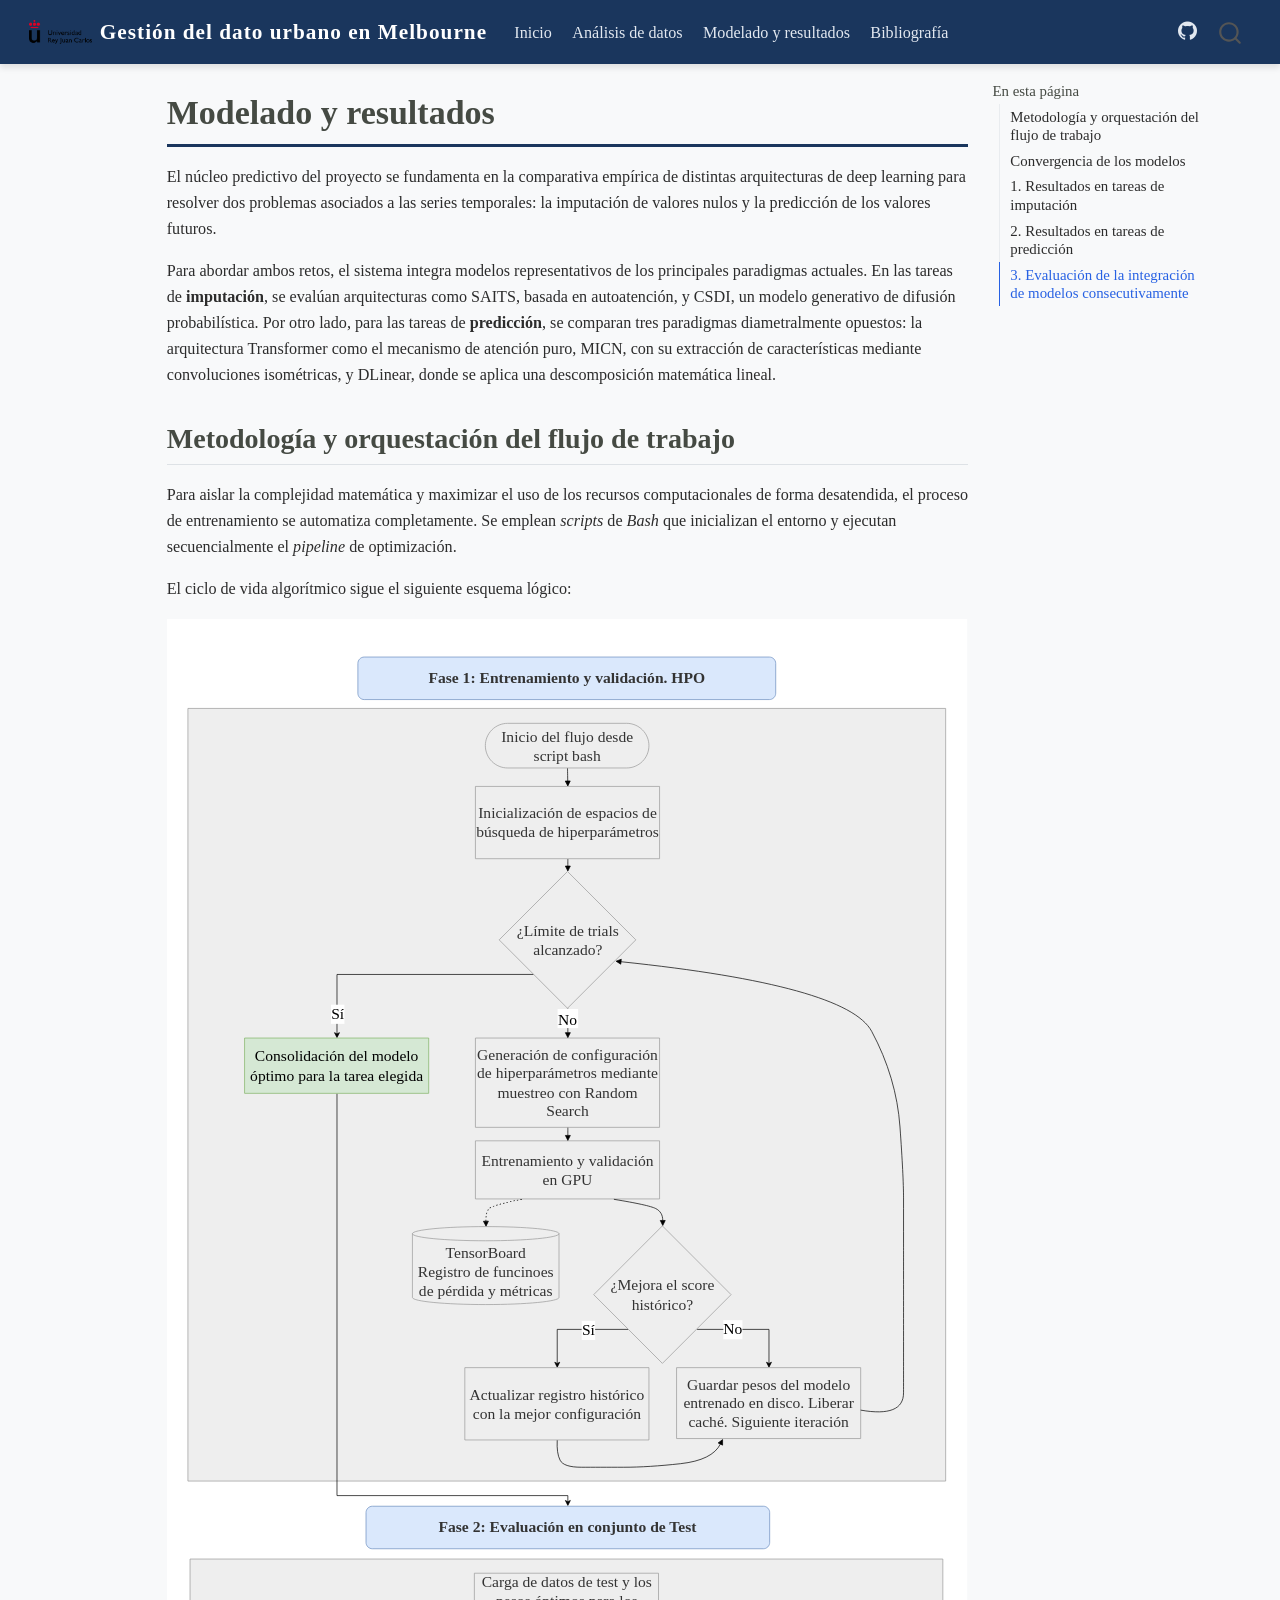
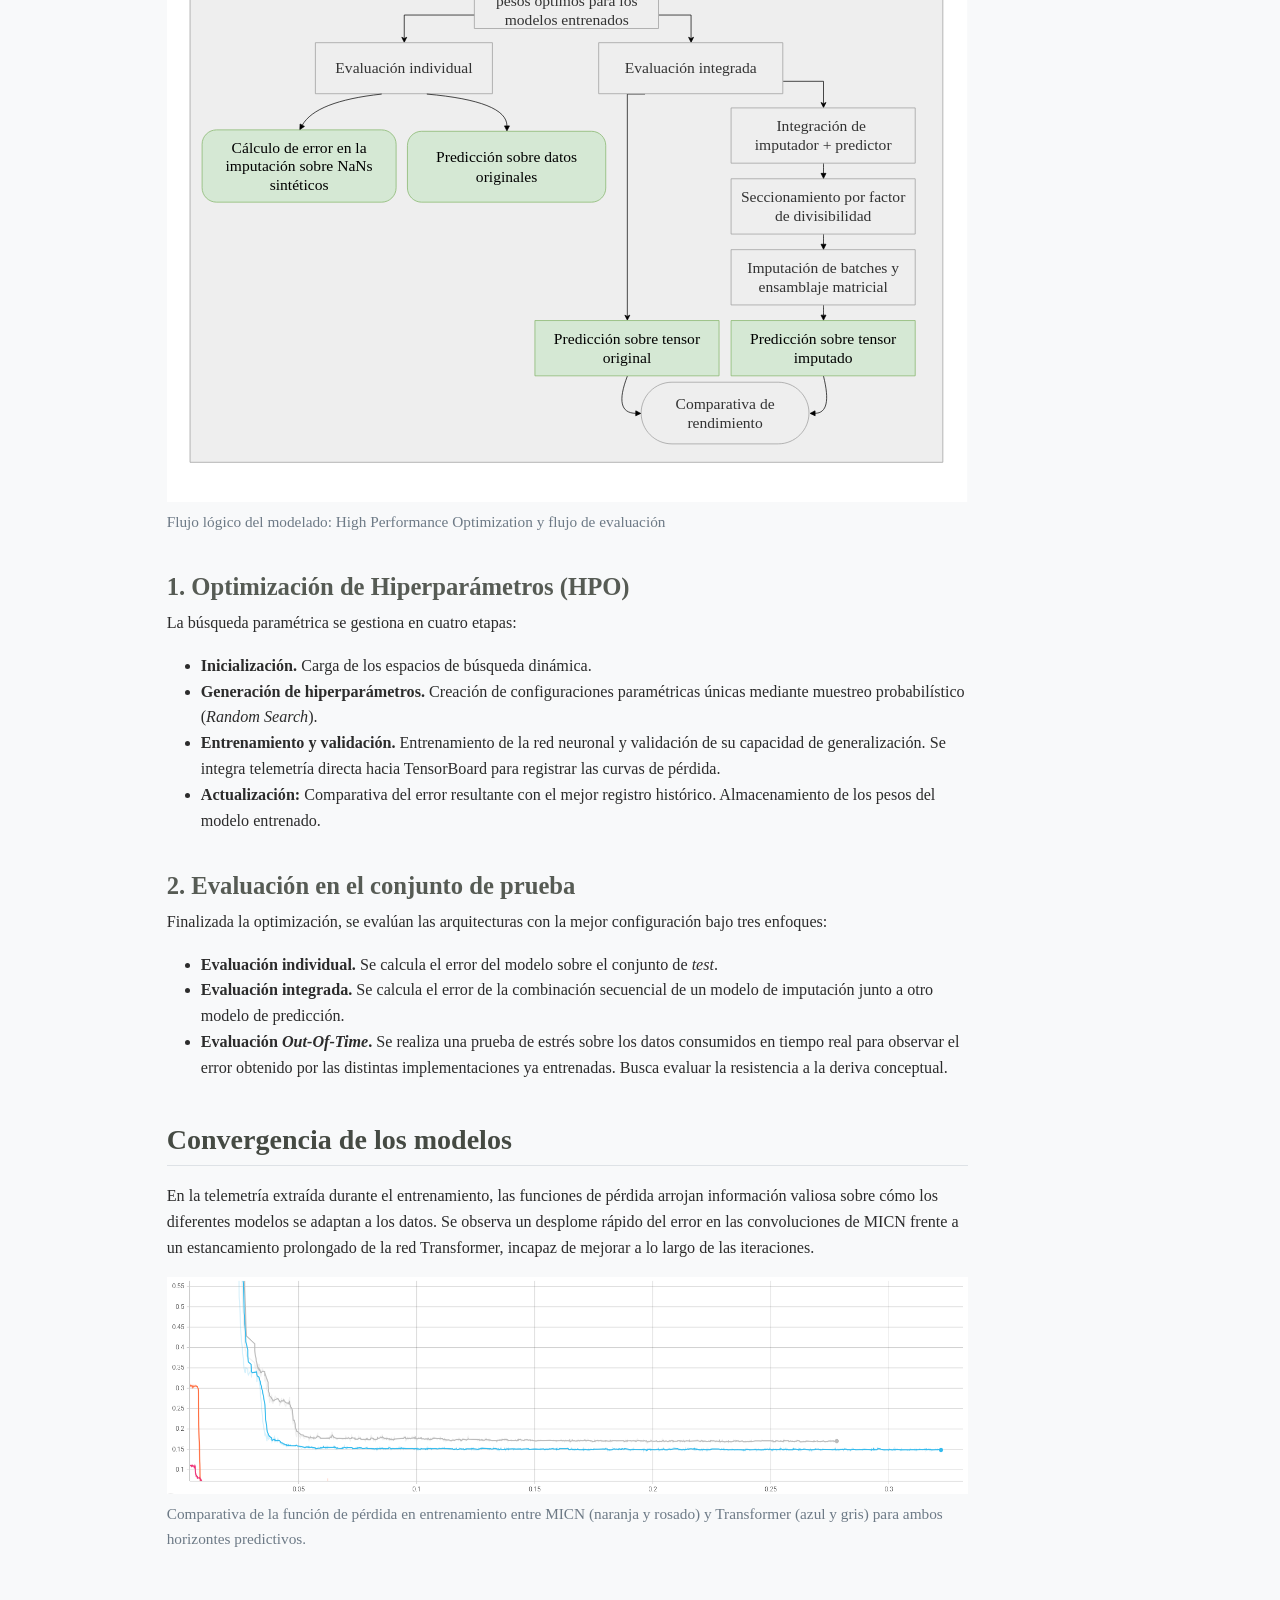
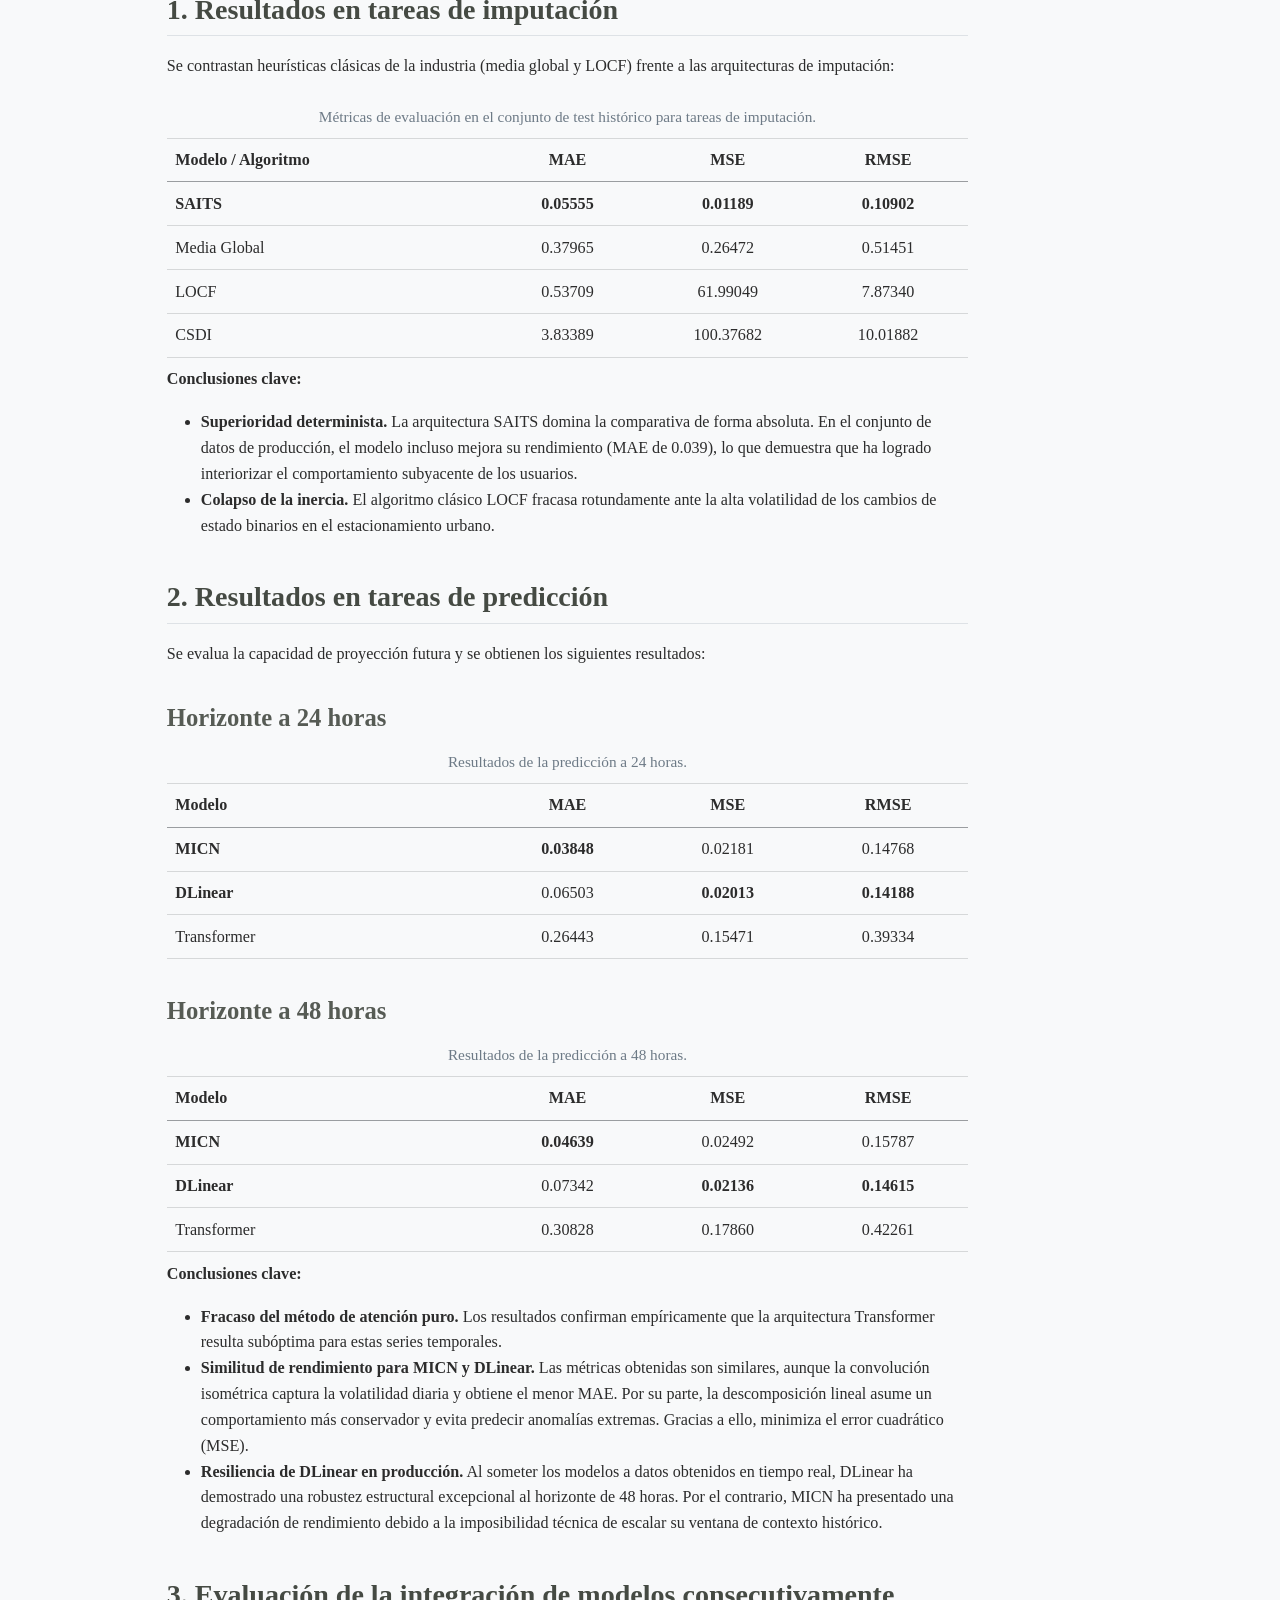
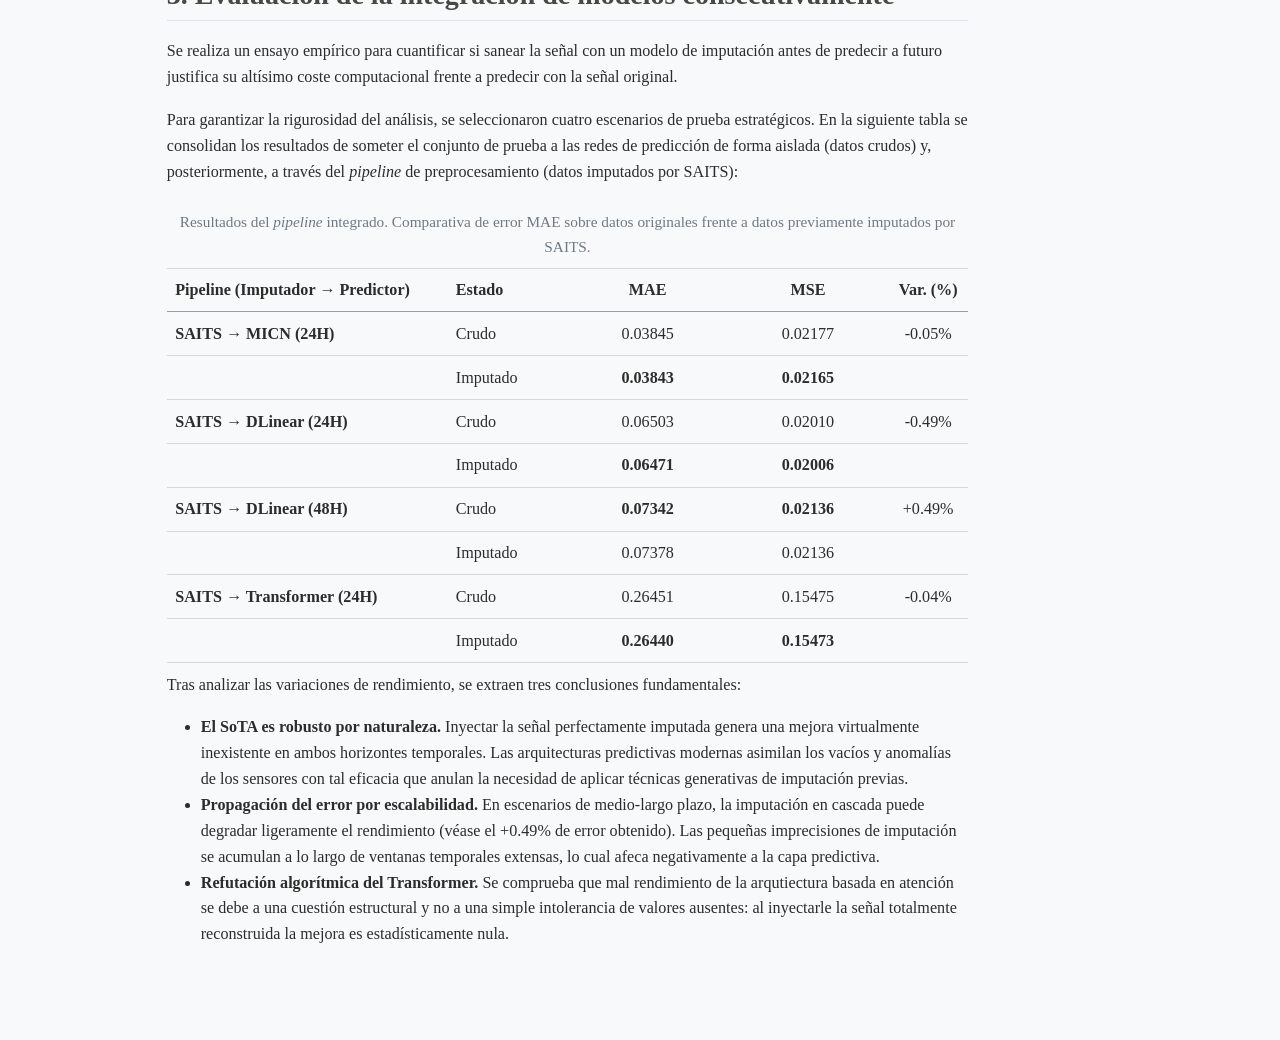
==== commit 326d305b: "[MOD] new render files after previous bug fix" ====
--- a/docs/predictions.html
+++ b/docs/predictions.html
@@ -444,7 +444,6 @@
 <li><strong>Propagación del error por escalabilidad.</strong> En escenarios de medio-largo plazo, la imputación en cascada puede degradar ligeramente el rendimiento (véase el +0.49% de error obtenido). Las pequeñas imprecisiones de imputación se acumulan a lo largo de ventanas temporales extensas, lo cual afeca negativamente a la capa predictiva.</li>
 <li><strong>Refutación algorítmica del Transformer.</strong> Se comprueba que mal rendimiento de la arqutiectura basada en atención se debe a una cuestión estructural y no a una simple intolerancia de valores ausentes: al inyectarle la señal totalmente reconstruida la mejora es estadísticamente nula.</li>
 </ul>
-<hr>
 
 
 </section>
--- a/docs/styles.css
+++ b/docs/styles.css
@@ -1,17 +1,17 @@
-/*Web Style*/
+/* styles.css */
 
 /* General body styles */
 body {
-    font-family: 'Times New Roman', Times, serif; /* Fuente académica clásica */
+    font-family: 'Times New Roman', Times, serif;
     background-color: #f8f9fa;        
     color: #2c2c2c;                   
-    font-size: 0.95rem; /* Tamaño de letra más pequeño */
+    font-size: 0.95rem;
     line-height: 1.6;
 }
 
 /* Headers */
 h1, h2, h3, h4 {
-    color: #454a43; /* Mantenemos tu color gris oscuro original */
+    color: #454a43;
     font-weight: 700;
     margin-top: 1.5em;
 }
@@ -35,28 +35,28 @@
     color: #ffffff;
 }
 
-/* 5. Navbar links styling (Overrides default Bootstrap colors) */
+/* 5. Navbar links styling */
 .navbar-nav .nav-link {
-    color: #e2e8f0 !important; /* Gris muy claro/blanco roto */
+    color: #e2e8f0 !important; 
     transition: color 0.3s ease;
 }
 
 .navbar-nav .nav-link:hover {
-    color: #ffffff !important; /* Blanco puro al pasar el ratón */
+    color: #ffffff !important; 
 }
 
 /* Code sections */
 pre, code {
-    background-color: #2d3748;        /* Dark mode */
-    color: #e2e8f0;                   
+    background-color: #2d3748;       
+    color: #eae7e7;                   
     border-radius: 8px;              
 }
 
 /* Links */
 a {
-    color: #1a365d; /* Mantenemos tu color original para enlaces */
-    text-decoration: none;            /* Remove default underline */
-    transition: color 0.3s ease;      /* Smooth color transition on hover */
+    color: #1a365d; 
+    text-decoration: none;            
+    transition: color 0.3s ease; /* Smooth color transition on hover */
 }
 
 /* Hover effect for links */
@@ -65,7 +65,7 @@
     text-decoration: underline;
 }
 
-/* Bibliography blockquotes */
+/* Bibliography */
 blockquote {
     border-left: 4px solid #1a365d;   
     background-color: #ebf8ff;        
@@ -74,29 +74,25 @@
     font-style: italic;
 }
 
-/* BIBLIOGRAFÍA PROFESIONAL */
-/* Contenedor global de las referencias */
 #refs {
     padding-left: 0 !important;
     margin-left: 0 !important;
 }
 
-/* Aplica formato de tarjeta a cada elemento de la lista de referencias */
 #refs > div {
     background-color: #ffffff;
-    border-left: 4px solid #1a365d; /* Borde izquierdo azul marino */
-    padding: 15px 20px 15px 25px; /* Añadimos más espacio a la izquierda (25px) */
+    border-left: 4px solid #1a365d; 
+    padding: 15px 20px 15px 25px; 
     margin-bottom: 15px;
     border-radius: 4px;
-    box-shadow: 0 2px 4px rgba(0, 0, 0, 0.05); /* Sombra sutil */
+    box-shadow: 0 2px 4px rgba(0, 0, 0, 0.05);
     transition: transform 0.2s ease;
-    
-    /* ELIMINAR SANGRÍA DE QUARTO QUE PISA EL BORDE */
+
     text-indent: 0 !important; 
     margin-left: 0 !important;
 }
 
 #refs > div:hover {
-    transform: translateX(5px); /* Pequeño desplazamiento al pasar el ratón */
-    border-left: 4px solid #3182ce; /* Cambia a azul claro */
+    transform: translateX(5px); 
+    border-left: 4px solid #3182ce; 
 }
